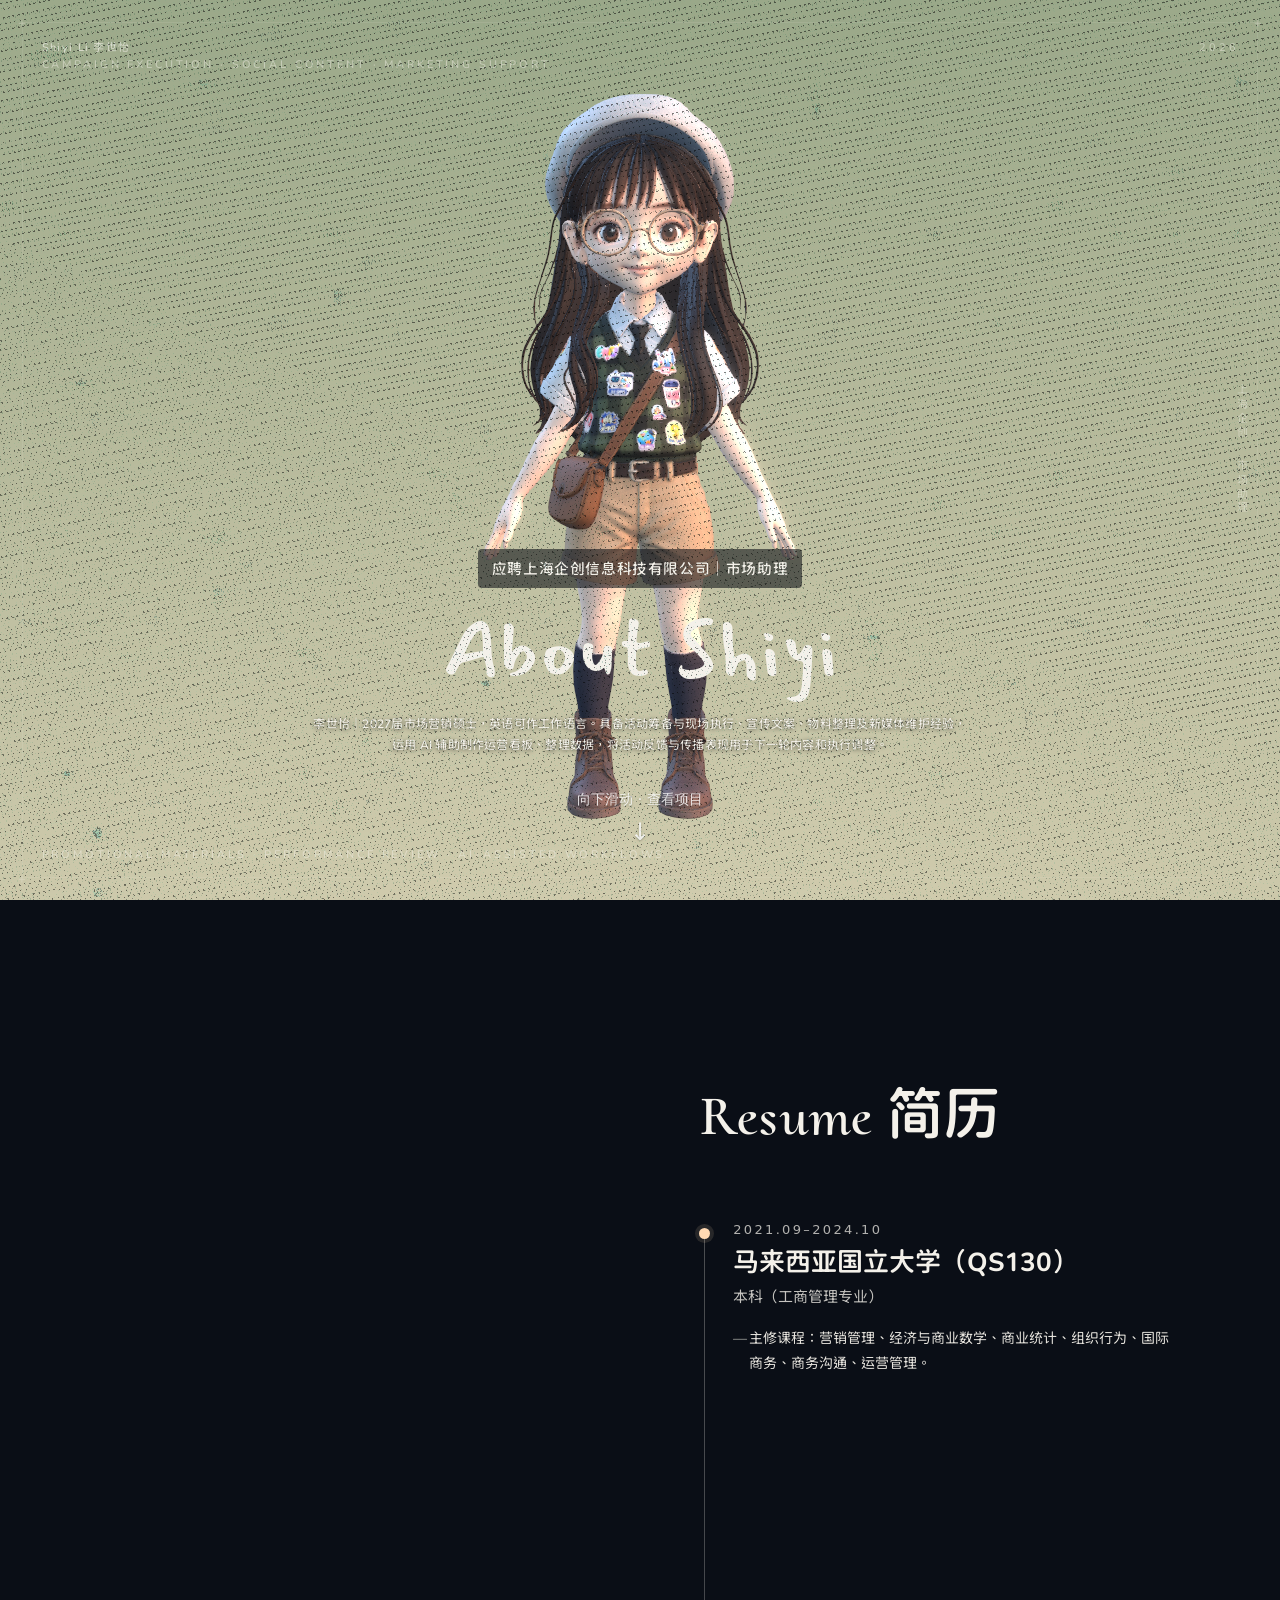
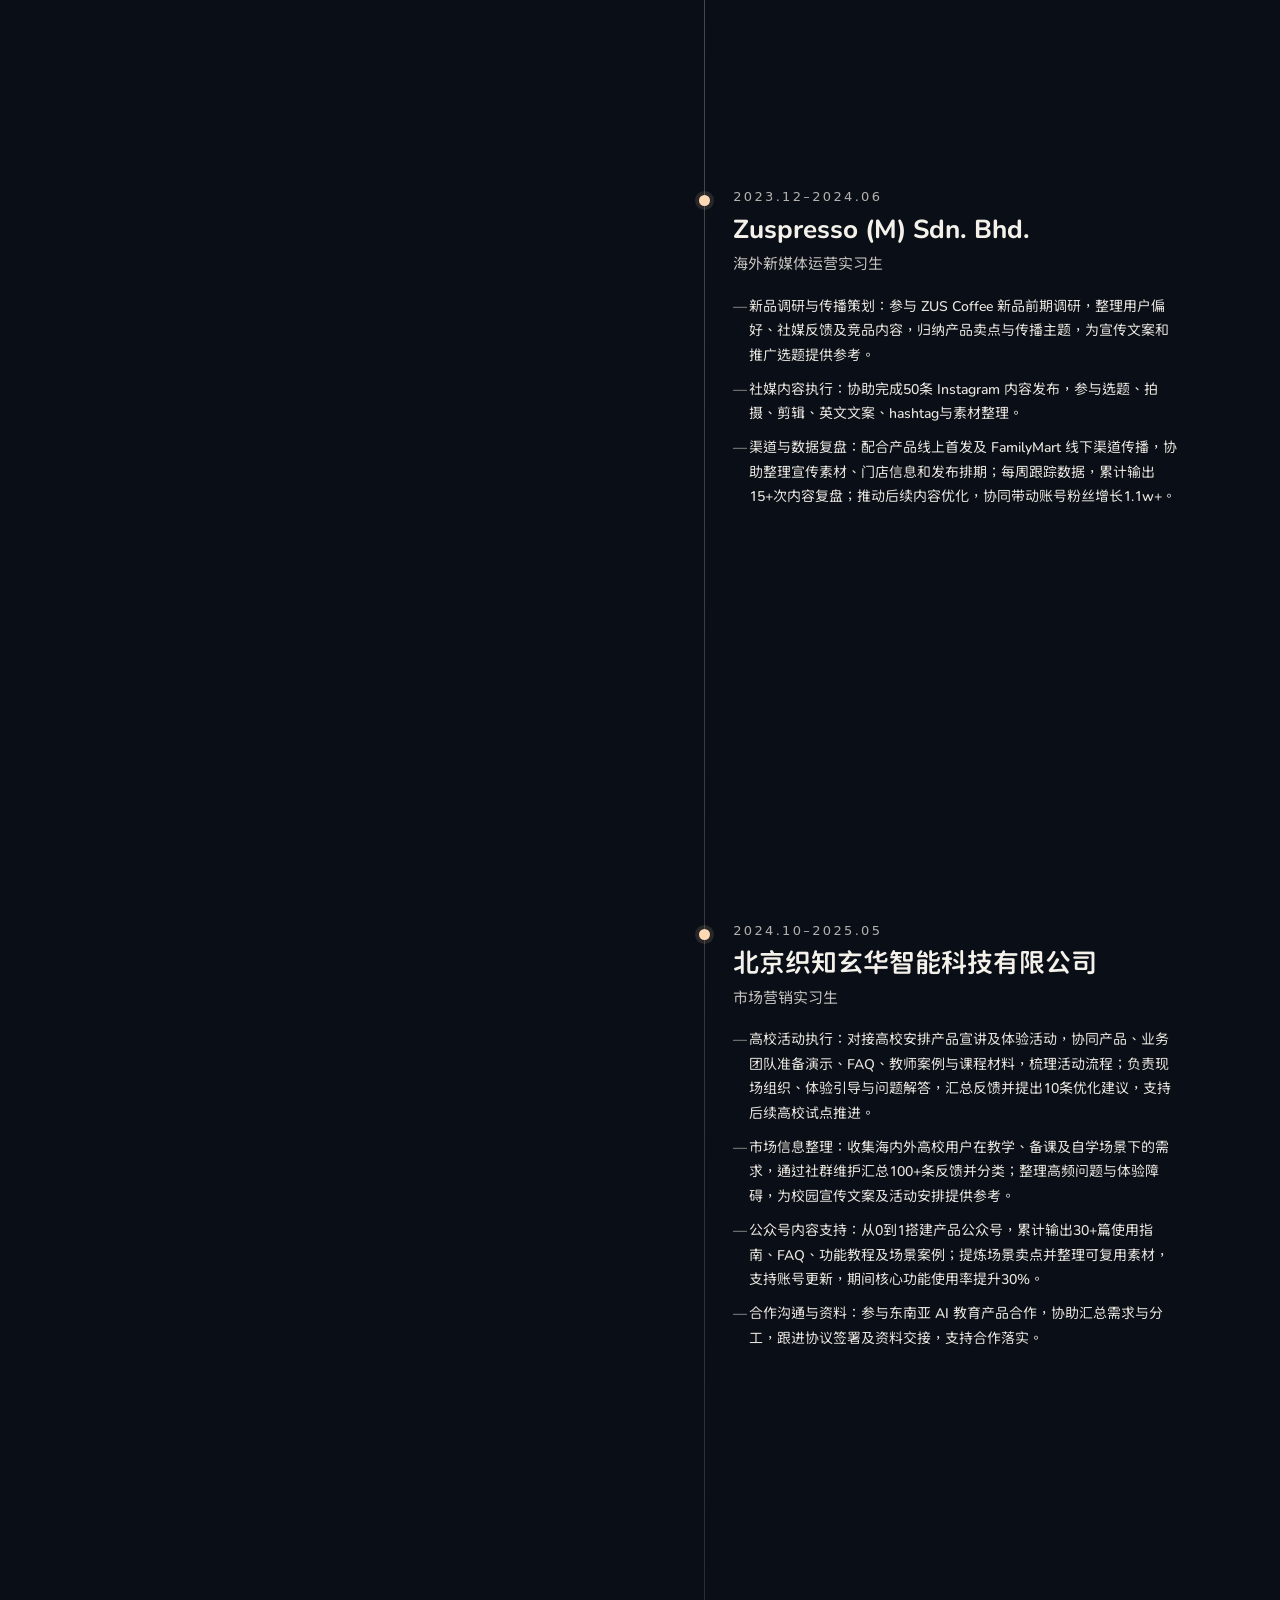
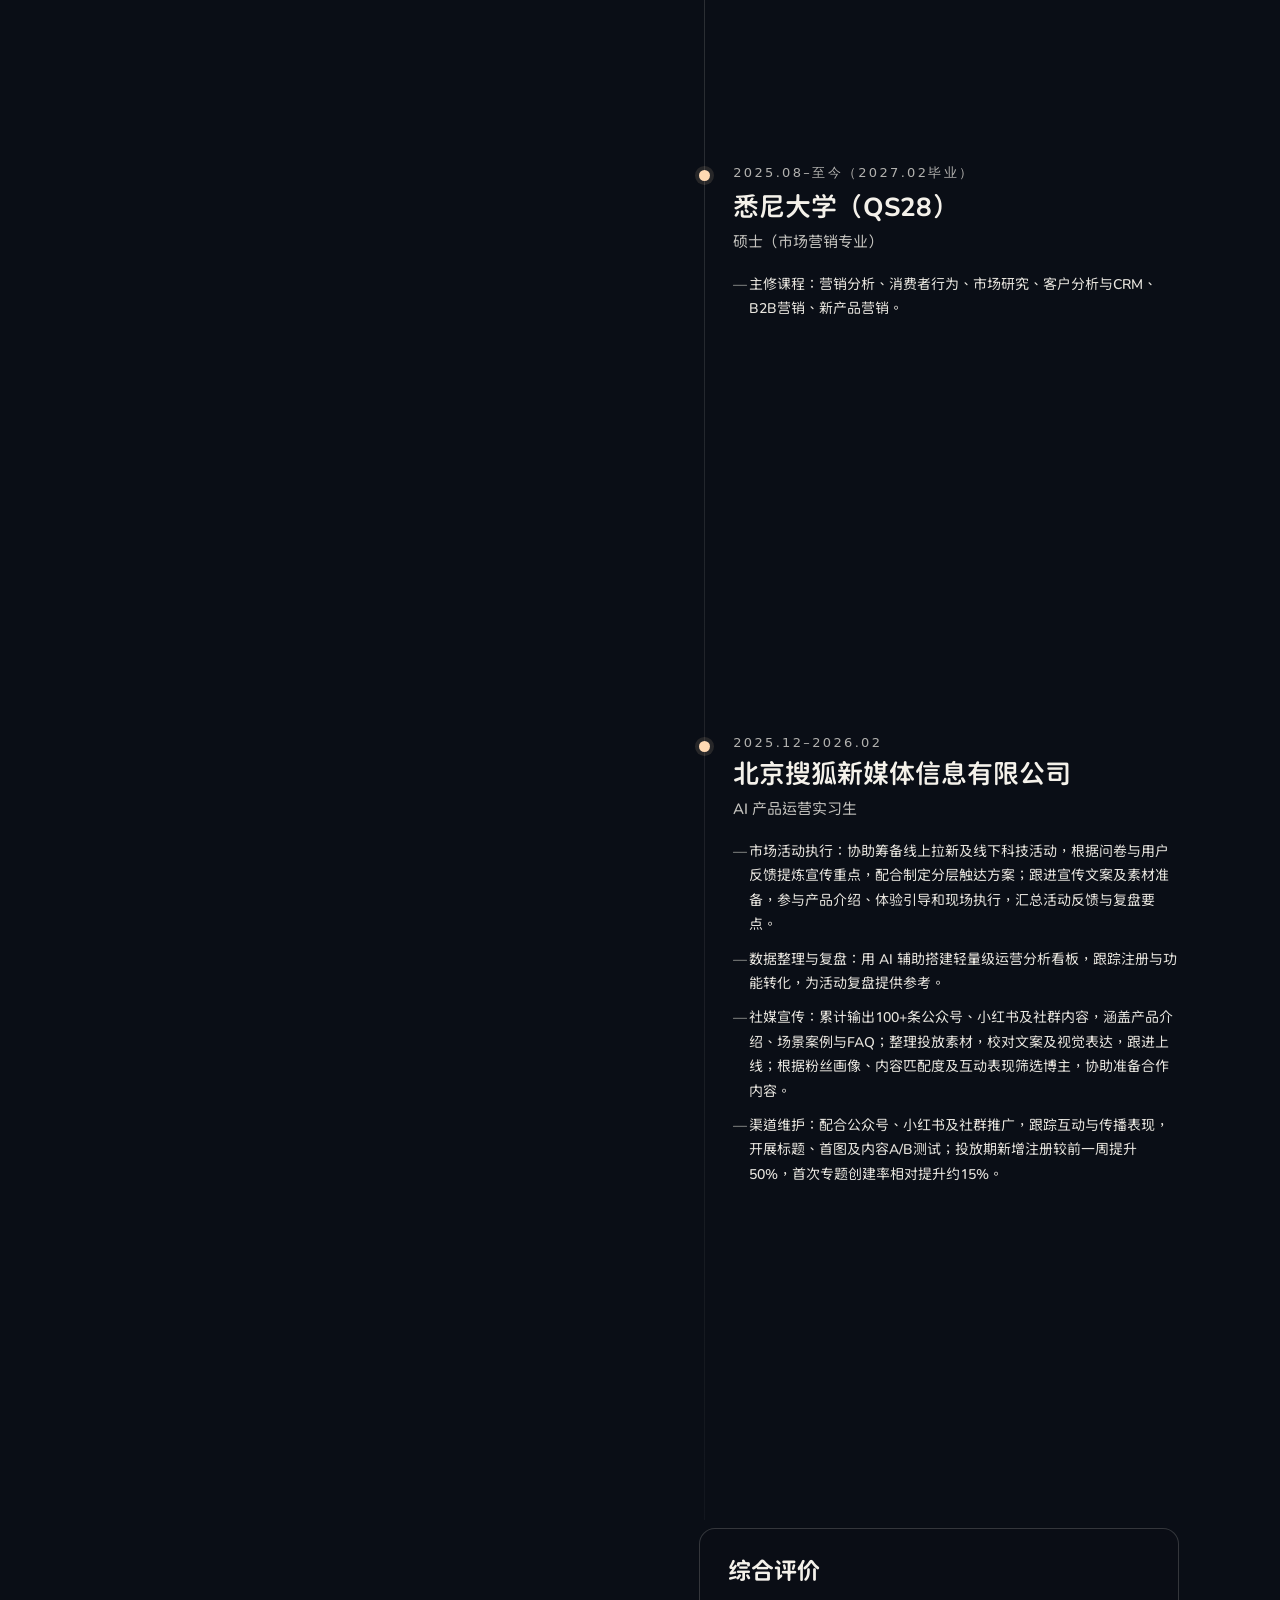
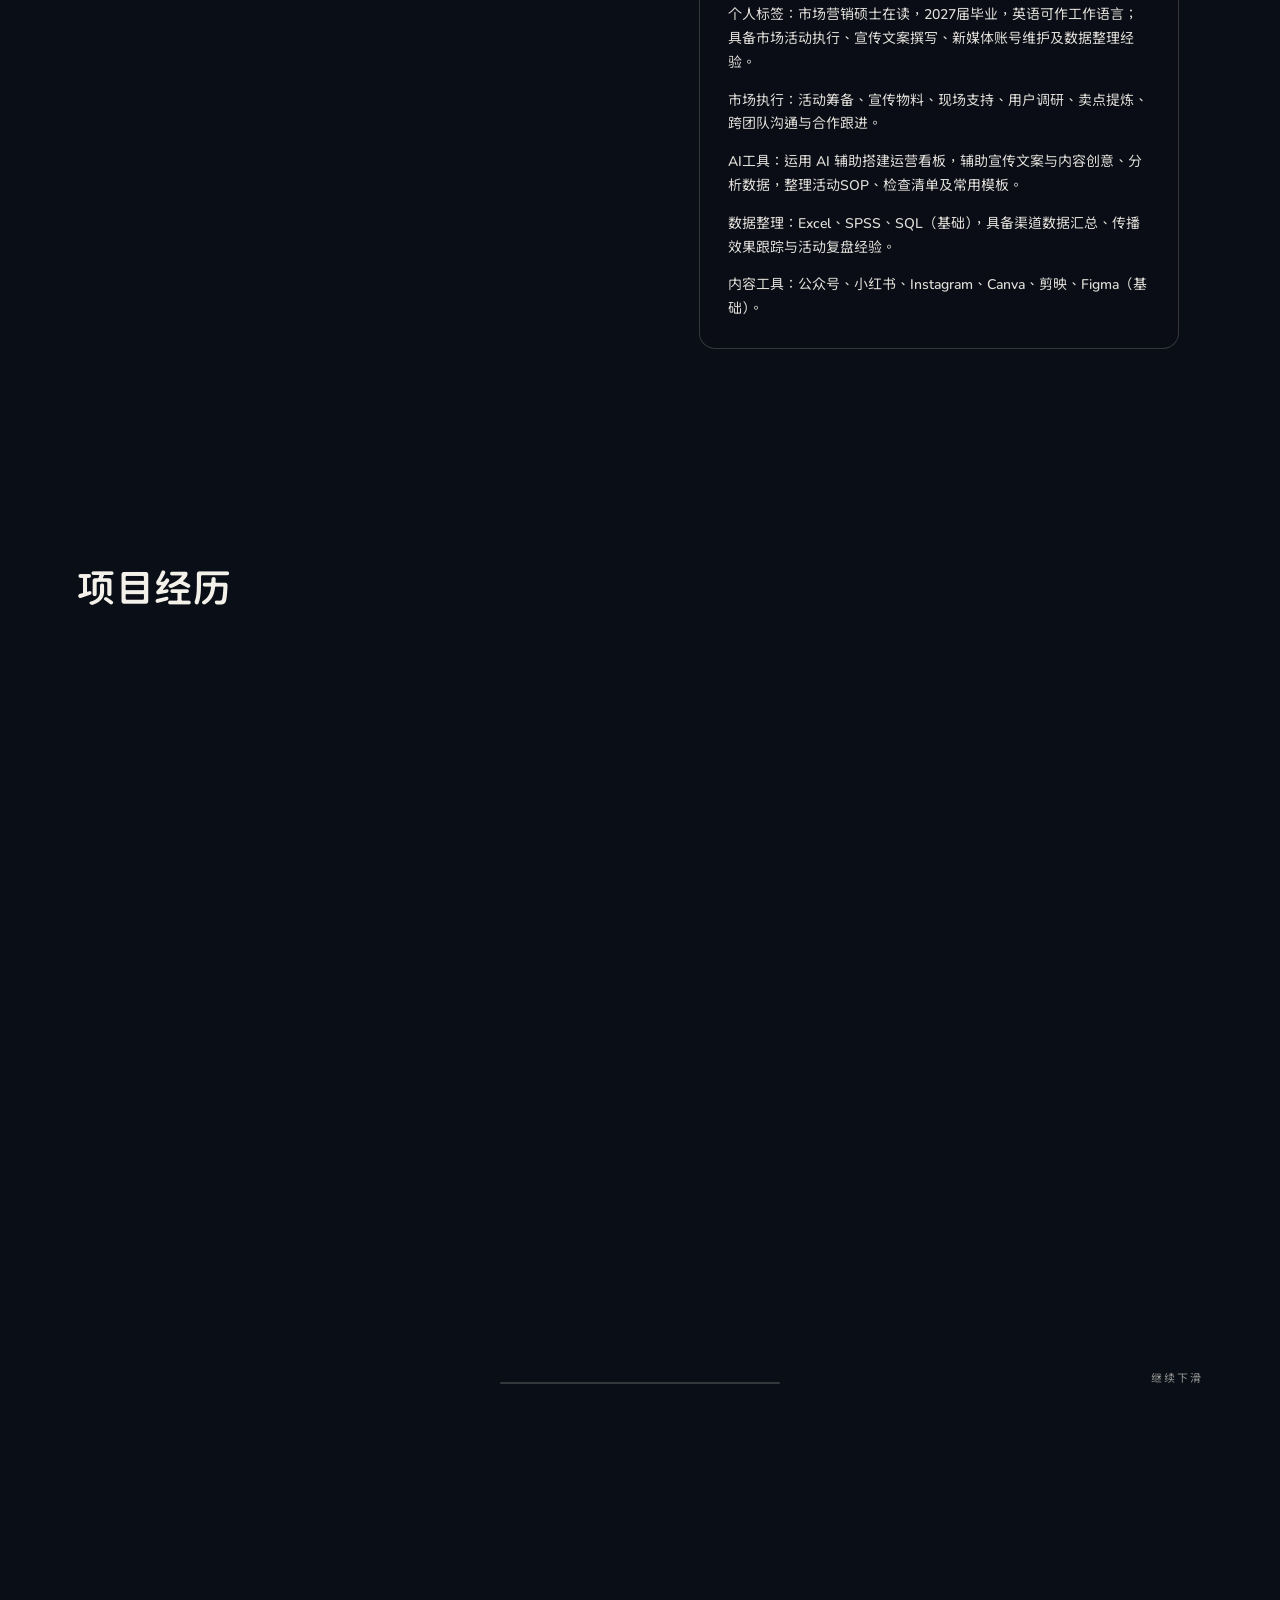
==== docs/index.html @ 7c8b1dea "Create Shanghai Qichuang marketing assistant portfolio with three resume-aligned cases" ====
<!doctype html>
<html lang="zh">
  <head>
    <meta charset="UTF-8" />
    <meta name="viewport" content="width=device-width, initial-scale=1.0, maximum-scale=1.0" />
    <meta name="description" content="李世怡应聘上海企创信息科技有限公司市场助理：活动筹备与现场执行、宣传文案与物料、新媒体维护、市场信息整理与 AI 辅助数据复盘。三个项目对应最新简历。" />
    <title>李世怡｜应聘上海企创信息科技有限公司·市场助理</title>
    <link rel="preconnect" href="https://fonts.googleapis.com" />
    <link rel="preconnect" href="https://fonts.gstatic.com" crossorigin />
    <link
      href="https://fonts.googleapis.com/css2?family=Mansalva&family=Cormorant+Upright:wght@400;500;600&family=Chiron+GoRound+TC:wght@300;400;500;700&display=swap"
      rel="stylesheet"
    />
    <script type="module" crossorigin src="./assets/index-MEMG4knw.js"></script>
    <link rel="stylesheet" crossorigin href="./assets/index-Ara7mK2c.css">
  </head>
  <body>
    <div id="root"></div>
  </body>
</html>
---- docs/assets/index-Ara7mK2c.css ----
:root{--ink: #f4f1ea;--muted: rgba(244, 241, 234, .6);--panel: rgba(12, 16, 24, .72);--line: rgba(244, 241, 234, .14);font-family:Helvetica Neue,Chiron GoRound TC,PingFang SC,Microsoft YaHei,system-ui,sans-serif}*{box-sizing:border-box;margin:0;padding:0}html{scroll-behavior:smooth;overscroll-behavior:none}html,body,#root{width:100%;min-height:100%;background:#0a0e16;color:var(--ink)}body{overflow-x:hidden;overscroll-behavior:none}canvas{display:block}.scene-bg{position:fixed;top:0;right:0;bottom:0;left:0;z-index:0;pointer-events:none}.scene-bg canvas{width:100%!important;height:100%!important}.scrim{position:fixed;top:0;right:0;bottom:0;left:0;z-index:1;pointer-events:none;background:linear-gradient(to right,#0a0e1600 20%,#0a0e16bf 58%,#0a0e16 92%)}.content{position:relative;z-index:10}.glass-rail{position:fixed;top:-2px;right:-2px;bottom:-2px;width:min(680px,52vw);z-index:3;pointer-events:none;background:#0a0e1624;backdrop-filter:blur(9px);-webkit-backdrop-filter:blur(9px);-webkit-mask:linear-gradient(to right,transparent 0%,#000 46%);mask:linear-gradient(to right,transparent 0%,#000 46%)}.hero{min-height:100vh;display:flex;flex-direction:column;justify-content:flex-end;align-items:center;padding-bottom:6vh}.hero-gradient{position:fixed;left:0;right:0;bottom:0;height:35vh;z-index:2;pointer-events:none;background:linear-gradient(to top,#09211680,#09211600)}.scroll-cue-space{margin-top:3vh;height:64px;flex:0 0 64px}.scroll-cue{position:fixed;inset:auto 0 0;z-index:101;display:flex;flex-direction:column;align-items:center;gap:8px;padding:0 20px max(6vh,env(safe-area-inset-bottom));font-family:Helvetica Neue,PingFang SC,Microsoft YaHei,system-ui,sans-serif;font-size:14px;font-weight:500;line-height:22px;letter-spacing:0;color:#ffffffd1;text-align:center;text-shadow:0 1px 2px rgba(0,0,0,.25);pointer-events:none}.scroll-cue-label{max-width:100%}.scroll-cue-arrow{width:28px;height:28px;font-size:24px;line-height:28px;color:inherit;animation:cueArrow 2.2s ease-in-out infinite}@keyframes cueArrow{0%,to{transform:translateY(0)}50%{transform:translateY(6px)}}@media (prefers-reduced-motion: reduce){.scroll-cue-arrow{animation:none}}.hero-chrome{--m: clamp(16px, 2.4vh, 30px);position:fixed;top:0;right:0;bottom:0;left:0;z-index:12;pointer-events:none;font-family:Helvetica Neue,Chiron GoRound TC,PingFang SC,system-ui,sans-serif}.hero-frame{position:absolute;inset:var(--m);border:1px solid rgba(244,241,234,.1)}.hero-mark{position:absolute;font-size:13px;line-height:1;color:#f4f1ea52}.hero-mark.tl{top:var(--m);left:var(--m);transform:translate(-50%,-50%)}.hero-mark.tr{top:var(--m);right:var(--m);transform:translate(50%,-50%)}.hero-mark.bl{bottom:var(--m);left:var(--m);transform:translate(-50%,50%)}.hero-mark.br{bottom:var(--m);right:var(--m);transform:translate(50%,50%)}.hero-meta{position:absolute;font-size:clamp(9px,.9vw,11px);letter-spacing:.26em;text-transform:uppercase;line-height:1.6;color:#f4f1ea75}.hero-meta .hm-name{display:block;text-transform:none;letter-spacing:.12em;color:#f4f1eab3}.hm-tl{top:calc(var(--m) + 16px);left:calc(var(--m) + 20px)}.hm-tr{top:calc(var(--m) + 16px);right:calc(var(--m) + 20px);text-align:right}.hm-bl{bottom:calc(var(--m) + 16px);left:calc(var(--m) + 20px)}.hm-right{top:50%;right:calc(var(--m) + 7px);writing-mode:vertical-rl;transform:translateY(-50%);letter-spacing:.3em}@media (max-width: 640px){.hm-right{display:none}}.about{text-align:center;pointer-events:none;padding:0 24px}.about-intro{animation:fadeDown 1.8s ease both}.application-target{display:inline-block;margin:0 auto 22px;padding:7px 14px;border-radius:4px;background:#080b128f;max-width:min(680px,84vw);font-family:Chiron GoRound TC,PingFang SC,Microsoft YaHei,sans-serif;font-size:clamp(12px,1.15vw,17px);font-weight:500;line-height:1.7;letter-spacing:.04em;color:var(--ink)}.about-title{font-family:Mansalva,cursive;font-weight:400;font-size:clamp(30px,7.2vw,80px);line-height:1;letter-spacing:.01em;color:var(--ink);margin-bottom:.3em}.about-body{margin:.5em auto 0;max-width:min(660px,88vw);font-family:Cormorant Upright,Chiron GoRound TC,PingFang SC,Microsoft YaHei,serif;font-weight:500;font-size:clamp(8px,1.05vw,16px);line-height:1.2;color:var(--ink)}.about-link{pointer-events:auto;color:inherit;text-decoration:none;border-bottom:1px solid rgba(244,241,234,.45);transition:color .2s ease,border-color .2s ease}.about-link:hover{color:#ffd9b3;border-bottom-color:#ffd9b3}.about[lang=zh] .about-body{font-family:Chiron GoRound TC,PingFang SC,Microsoft YaHei,sans-serif;font-weight:400;font-size:clamp(12px,.92vw,12.8px);line-height:1.7;letter-spacing:.02em;text-shadow:0 1px 4px rgba(0,0,0,.65)}.lang-toggle{position:fixed;top:16px;right:18px;z-index:110;min-width:52px;padding:7px 16px;font-family:Helvetica Neue,Chiron GoRound TC,PingFang SC,system-ui,sans-serif;font-size:12px;font-weight:500;letter-spacing:.08em;color:var(--muted);background:#0c1018c7;border:1px solid var(--line);border-radius:999px;cursor:pointer;-webkit-backdrop-filter:blur(10px);backdrop-filter:blur(10px);transition:color .2s ease,background .2s ease,border-color .2s ease}.lang-toggle:hover{color:var(--ink);background:#141a26eb;border-color:#f4f1ea4d}.resume{padding:20vh 24px}.resume-title{width:min(480px,90vw);margin:0 6vw 0 auto;text-align:left;font-family:Cormorant Upright,Chiron GoRound TC,PingFang SC,serif;font-weight:600;font-size:clamp(28px,5vw,56px);letter-spacing:.02em;color:var(--ink)}.timeline{position:relative;width:min(480px,90vw);margin:8vh 6vw 0 auto}.timeline:before{content:"";position:absolute;left:5px;top:8px;bottom:8px;width:1px;background:linear-gradient(#f4f1ea47,#f4f1ea0a)}.tl-entry{position:relative;padding-left:34px;padding-bottom:46vh}.tl-entry:last-child{padding-bottom:38vh}.tl-dot{position:absolute;left:0;top:6px;width:11px;height:11px;border-radius:50%;background:#ffd9b3;box-shadow:0 0 0 4px #ffd9b31f}.tl-period{font-family:Helvetica Neue,system-ui,sans-serif;font-size:13px;letter-spacing:.18em;color:#f4f1eab8;margin-bottom:.6em}.tl-head{display:flex;align-items:center;gap:12px}.tl-place{font-size:clamp(18px,2.4vw,26px);font-weight:600;line-height:1.25;color:var(--ink)}.tl-logo-chip{flex:none;display:inline-flex;align-items:center;justify-content:center;width:40px;height:40px;padding:5px;background:var(--ink);border-radius:9px}.tl-logo-chip img{width:100%;height:100%;object-fit:contain}.tl-role{margin-top:.35em;font-size:15px;color:#f4f1eacc}.tl-points{margin-top:1.1em;list-style:none;display:flex;flex-direction:column;gap:.6em}.tl-points li{position:relative;padding-left:1.1em;font-size:14px;line-height:1.6;color:#f4f1eaf2}.tl-points li:before{content:"—";position:absolute;left:0;color:var(--muted)}.tl-group{margin-top:1.8em}.tl-group-head{display:flex;align-items:center;gap:.6em;flex-wrap:wrap;font-size:clamp(15px,1.9vw,19px);font-weight:600;color:var(--ink)}.tl-group-logo{flex:none;width:36px;height:36px;border-radius:9px;overflow:hidden;background:#ffffff0f}.tl-group-logo img{width:100%;height:100%;object-fit:cover;display:block}.tl-group-sub{font-size:12px;font-weight:400;letter-spacing:.04em;color:var(--muted)}.tl-logos{display:flex;gap:12px;margin-top:1.4em}.tl-logo{pointer-events:auto;display:inline-flex;align-items:center;justify-content:center;width:44px;height:44px;color:#f4f1eaeb;background:#ffffff0d;border:1px solid rgba(244,241,234,.32);border-radius:50%;transition:color .2s ease,border-color .2s ease,background .2s ease,transform .2s ease}.tl-logo svg{width:20px;height:20px}.tl-logo:hover{color:var(--ink);border-color:#f4f1ea66;background:#f4f1ea0f;transform:translateY(-2px)}.zooop-logo-link{pointer-events:auto;display:inline-flex;color:var(--ink);transition:color .2s ease}.zooop-logo-link:hover{color:#ffd9b3}.zooop-logo{display:block;height:20.8px;width:auto}.resume[lang=zh] .tl-points li,.resume[lang=zh] .tl-role{line-height:1.75}.credit{position:fixed;top:22px;left:0;right:0;display:flex;justify-content:center;align-items:center;gap:12px;z-index:11;pointer-events:none;white-space:nowrap;animation:fadeDown 1.9s ease both}.credit-label{font-size:10px;font-weight:400;letter-spacing:.38em;text-transform:uppercase;color:var(--muted);margin-right:-.38em}.credit-sep{width:22px;height:1px;background:linear-gradient(90deg,transparent,var(--muted) 50%,transparent);opacity:.7}.credit-tools{font-size:11px;font-weight:400;letter-spacing:.18em;color:var(--ink);margin-right:-.18em}.intro{position:fixed;top:8vh;left:0;right:0;text-align:center;pointer-events:none;z-index:10;animation:fadeDown 1.6s ease both}.intro .kicker{font-size:clamp(11px,1.4vw,14px);letter-spacing:.42em;text-transform:uppercase;color:var(--muted);margin-bottom:.6em}.intro h1{font-size:clamp(34px,7vw,92px);font-weight:800;letter-spacing:.01em;line-height:.95;text-shadow:0 4px 40px rgba(0,0,0,.45)}.intro .sub{margin-top:1.4em;font-size:clamp(12px,1.3vw,15px);color:var(--muted);letter-spacing:.06em}.detail{position:fixed;top:0;right:0;height:100%;width:min(460px,92vw);background:var(--panel);-webkit-backdrop-filter:blur(22px) saturate(1.2);backdrop-filter:blur(22px) saturate(1.2);border-left:1px solid var(--line);z-index:20;padding:48px 36px;overflow-y:auto;transform:translate(100%);transition:transform .5s cubic-bezier(.16,1,.3,1)}.detail.open{transform:translate(0)}.detail .close{position:absolute;top:24px;right:28px;background:none;border:1px solid var(--line);color:var(--ink);width:40px;height:40px;border-radius:50%;font-size:18px;cursor:pointer;transition:background .2s}.detail .close:hover{background:#ffffff14}.detail .dot{width:10px;height:10px;border-radius:50%;display:inline-block;margin-right:10px;vertical-align:middle}.detail h2{font-size:30px;font-weight:800;margin-bottom:6px}.detail .domain-sub{color:var(--muted);font-size:13px;letter-spacing:.08em;margin-bottom:28px}.detail .works{display:flex;flex-direction:column;gap:12px}.work{border:1px solid var(--line);border-radius:14px;padding:16px 18px;transition:border-color .2s,transform .2s,background .2s;cursor:default}.work:hover{background:#ffffff0a;transform:translate(-4px)}.work .work-top{display:flex;justify-content:space-between;align-items:baseline;gap:12px}.work .name{font-size:16px;font-weight:600}.work .tag{font-size:10px;letter-spacing:.1em;text-transform:uppercase;color:var(--muted);border:1px solid var(--line);border-radius:999px;padding:3px 9px;white-space:nowrap}.work .desc{margin-top:8px;font-size:13px;line-height:1.55;color:var(--muted)}.detail .awards{margin-top:26px;padding-top:22px;border-top:1px solid var(--line)}.detail .awards .label{font-size:11px;letter-spacing:.2em;text-transform:uppercase;color:var(--muted);margin-bottom:12px}.detail .awards .chips{display:flex;flex-wrap:wrap;gap:8px}.detail .awards .chip{font-size:12px;padding:5px 12px;border-radius:999px;border:1px solid currentColor;opacity:.9}.hint{position:fixed;bottom:28px;left:0;right:0;text-align:center;font-size:12px;letter-spacing:.14em;color:var(--muted);z-index:10;pointer-events:none;animation:fadePulse 3.5s ease-in-out infinite}.loader{position:fixed;top:0;right:0;bottom:0;left:0;display:grid;place-items:center;background:#0a0e16;color:var(--muted);font-size:13px;letter-spacing:.3em;z-index:50}@keyframes fadeDown{0%{opacity:0;transform:translateY(-16px)}to{opacity:1;transform:translateY(0)}}@keyframes fadePulse{0%,to{opacity:.4}50%{opacity:.85}}.works{position:relative;z-index:10;--wk-card-w: min(880px, 78vw)}.stage-fog{position:fixed;top:0;right:0;bottom:0;left:0;z-index:4;pointer-events:none}.wk-gallery{position:relative}.wk-gallery-sticky{position:sticky;top:0;height:100vh;overflow:hidden;display:flex;align-items:center}.wk-track{display:flex;align-items:stretch;height:100%;padding-left:100vw;padding-right:0;will-change:transform}.wk-card{flex:none;display:flex;flex-direction:column;justify-content:flex-start;gap:clamp(26px,5vh,56px);width:var(--wk-card-w);height:100%;padding:clamp(56px,11vh,132px) clamp(40px,5vw,76px) clamp(40px,7vh,80px);border:none;border-left:1px solid var(--line);background:#0d1119a8;color:var(--ink);text-align:left}.wk-card:last-child{border-right:1px solid var(--line)}.wk-card-cover{position:relative;flex:none;align-self:flex-end;width:clamp(160px,22vw,240px);margin-right:clamp(12px,6%,80px);aspect-ratio:3 / 2;border-radius:12px;overflow:hidden;border:1px solid var(--line);background:#1d2124}.wk-card-cover img{width:100%;height:100%;object-fit:cover;display:block}.wk-card-cover-ph{position:absolute;top:0;right:0;bottom:0;left:0;display:grid;place-items:center;background:radial-gradient(120% 120% at 30% 25%,#30373c80,#1d2124fa)}.wk-card-cover-no{font-family:Cormorant Upright,Chiron GoRound TC,PingFang SC,serif;font-size:clamp(40px,7vw,88px);font-weight:600;line-height:1;color:#f4f1ea29}.wk-card-head{flex:none}.wk-card-no{display:block;font-family:Helvetica Neue,system-ui,sans-serif;font-size:clamp(11px,1.2vw,13px);letter-spacing:.3em;color:#f4f1ea66;font-variant-numeric:tabular-nums;margin-bottom:1.1em}.wk-card-title{font-size:clamp(24px,3.4vw,44px);font-weight:600;line-height:1.06;letter-spacing:.01em;color:var(--ink)}.wk-card-tagline{display:block;margin-top:.7em;font-size:clamp(12px,1.2vw,14px);letter-spacing:.06em;color:var(--muted)}.wk-card-body{flex:none}.wk-gallery-title{position:absolute;top:clamp(16px,4vh,40px);left:clamp(24px,6vw,80px);z-index:2;font-family:Cormorant Upright,Chiron GoRound TC,PingFang SC,serif;font-weight:600;font-size:clamp(22px,3vw,38px);letter-spacing:.02em;color:var(--ink);pointer-events:none}.wk-progress{position:absolute;bottom:clamp(22px,5vh,50px);left:50%;transform:translate(-50%);width:min(280px,40vw);height:2px;border-radius:2px;background:#f4f1ea2e;overflow:hidden;z-index:2;pointer-events:none}.wk-progress-fill{width:100%;height:100%;border-radius:2px;background:#ffd9b3;transform-origin:left center}.wk-hint{position:absolute;bottom:clamp(20px,5vh,48px);right:clamp(24px,6vw,80px);z-index:2;font-size:11px;letter-spacing:.18em;text-transform:uppercase;color:var(--muted);pointer-events:none}.wk-list{list-style:none;margin:0}.wk-line{border-top:1px solid rgba(244,241,234,.09);border-bottom:1px solid rgba(244,241,234,.09)}.wk-proof-list{display:grid;grid-template-columns:repeat(2,minmax(0,1fr));gap:0;list-style:none;margin:0;padding:0 0 clamp(10px,2vh,22px)}.wk-proof-list li{display:grid;grid-template-columns:28px 1fr;gap:10px;min-height:72px;padding:14px 16px 14px 0;border-top:1px solid rgba(244,241,234,.07)}.wk-proof-list li:nth-child(odd){padding-right:22px}.wk-proof-list li:nth-child(2n){padding-left:18px;border-left:1px solid rgba(244,241,234,.07)}.wk-proof-list span{font-family:Helvetica Neue,system-ui,sans-serif;font-size:10px;letter-spacing:.12em;color:#ffd9b3}.wk-proof-list p{margin:0;font-size:clamp(10.5px,1vw,12.5px);line-height:1.65;color:#f4f1ea9e}.wk-line-btn{text-decoration:none;position:relative;display:flex;align-items:center;justify-content:space-between;gap:clamp(16px,4vw,64px);width:100%;padding:clamp(14px,2.2vh,26px) 0;border:none;background:none;color:inherit;text-align:left;font-family:inherit;cursor:pointer;transition:padding-left .3s cubic-bezier(.16,1,.3,1),background .25s ease}.wk-line-btn:after{content:"";position:absolute;left:0;right:0;bottom:-1px;height:1px;background:#ffd9b3;transform:scaleX(0);transform-origin:left center;transition:transform .35s cubic-bezier(.16,1,.3,1)}.wk-line-btn:hover,.wk-line-btn:focus-visible{padding-left:10px;background:#f4f1ea06;outline:none}.wk-line-btn:hover:after,.wk-line-btn:focus-visible:after{transform:scaleX(1)}.wk-line-primary{min-width:0;display:flex;flex-direction:column;gap:7px}.wk-line-name{font-size:clamp(13px,1.35vw,16px);font-weight:400;line-height:1.35;letter-spacing:.01em;color:#f4f1eae6;transition:color .2s ease}.wk-line-btn:hover .wk-line-name,.wk-line-btn:focus-visible .wk-line-name{color:#ffd9b3}.wk-line-action{flex:none;display:inline-flex;align-items:center;gap:9px;color:#ffd9b3;font-size:clamp(11px,1.05vw,13px);font-weight:500;letter-spacing:.03em;white-space:nowrap}.wk-line-action-arrow{display:inline-block;font-size:15px;transition:transform .3s cubic-bezier(.16,1,.3,1)}.wk-line-btn:hover .wk-line-action-arrow,.wk-line-btn:focus-visible .wk-line-action-arrow{transform:translate(3px,-3px)}.wk-line-meta{flex:none;display:flex;flex-wrap:wrap;justify-content:flex-end;align-items:baseline;gap:0 .6em;text-align:right;max-width:46%}.wk-line-num{font-size:clamp(11px,1.15vw,13px);font-weight:500;letter-spacing:.04em;color:#ffd9b3;white-space:nowrap}.wk-line-tag{font-size:clamp(10px,1vw,12px);letter-spacing:.03em;color:#f4f1ea80;white-space:nowrap}.wk-line-tag:before{content:"·";margin-right:.6em;color:#f4f1ea4d}.wk-sub{margin-top:clamp(28px,4vh,44px)}.wk-sub:first-of-type{margin-top:0}.wk-sub-head{font-size:12px;letter-spacing:.2em;text-transform:uppercase;color:var(--muted);margin-bottom:6px}.wk-foot{margin-top:clamp(32px,5vh,56px);padding-top:clamp(20px,3vh,30px);border-top:1px solid var(--line);display:flex;flex-direction:column;gap:10px}.wk-foot-line{font-size:clamp(12px,1.2vw,14px);line-height:1.7;color:var(--muted)}.wk-foot-label{display:inline-block;min-width:3.2em;margin-right:1.2em;letter-spacing:.16em;text-transform:uppercase;font-size:11px;color:#f4f1ea66}.wk-foot-val.accent{color:#ffd9b3;letter-spacing:.04em}.works[lang=zh] .wk-line-name{line-height:1.5}.wk-detail-backdrop{position:fixed;top:0;right:0;bottom:0;left:0;z-index:65;background:#04060a99;backdrop-filter:blur(6px);-webkit-backdrop-filter:blur(6px)}.wk-detail{position:fixed;inset:clamp(16px,5vh,56px) clamp(16px,6vw,120px);z-index:70;display:flex;flex-direction:column;background:#1d2124fa;border:1px solid var(--line);border-radius:20px;overflow:hidden;box-shadow:0 50px 140px #0009}.wk-detail-toolbar{display:flex;flex:0 0 auto;justify-content:flex-end;padding:10px 16px;border-bottom:1px solid var(--line)}.wk-detail-scroll{flex:1 1 auto;min-height:0;overflow-y:auto;overscroll-behavior-y:contain;-webkit-overflow-scrolling:touch;scrollbar-width:thin;scrollbar-color:rgba(244,241,234,.16) transparent}.wk-detail-scroll::-webkit-scrollbar{width:8px}.wk-detail-scroll::-webkit-scrollbar-track{background:transparent}.wk-detail-scroll::-webkit-scrollbar-thumb{background:#f4f1ea24;border-radius:999px;border:2px solid transparent;background-clip:padding-box}.wk-detail-scroll::-webkit-scrollbar-thumb:hover{background:#f4f1ea47;background-clip:padding-box}.wk-detail-close{display:grid;place-items:center;flex:0 0 44px;width:44px;height:44px;padding:0;border-radius:50%;border:1px solid var(--line);background:#0a0d148c;backdrop-filter:blur(8px);-webkit-backdrop-filter:blur(8px);color:var(--ink);font-size:15px;cursor:pointer;transition:background .2s ease,border-color .2s ease,transform .2s ease}.wk-detail-close:focus-visible{outline:2px solid #ffd9b3;outline-offset:3px}.wk-detail-close:hover{background:#141a26cc;border-color:#f4f1ea4d;transform:rotate(90deg)}.wk-detail-banner{position:relative;height:clamp(180px,42vh,460px);background:#1d2124}.wk-detail-banner img{width:100%;height:100%;object-fit:cover;display:block}.wk-detail-banner.is-ph{display:grid;place-items:center;padding:6vh 8vw;background:radial-gradient(120% 120% at 30% 20%,#30373c80,#1d2124fa)}.wk-detail-ph-text{font-family:Cormorant Upright,Chiron GoRound TC,PingFang SC,serif;font-size:clamp(28px,5vw,72px);font-weight:600;line-height:1.1;text-align:center;color:#f4f1ea29;letter-spacing:.02em}.wk-detail-article{max-width:760px;margin:0 auto;padding:clamp(28px,5vh,56px) clamp(24px,5vw,56px) clamp(40px,8vh,88px)}.wk-detail-head{padding-bottom:clamp(20px,3vh,30px);margin-bottom:clamp(24px,4vh,40px);border-bottom:1px solid var(--line)}.wk-detail-title{font-size:clamp(24px,3.4vw,42px);font-weight:600;line-height:1.08;color:var(--ink)}.wk-detail-sub{margin-top:.7em;font-size:clamp(12px,1.2vw,14px);letter-spacing:.08em;color:var(--muted)}.wk-detail-tags{display:flex;flex-wrap:wrap;gap:8px;margin-top:1.1em}.wk-badge{font-size:clamp(11px,1.1vw,12px);letter-spacing:.04em;line-height:1;padding:6px 12px;border-radius:999px;color:#f4f1eac7;background:#f4f1ea0d;border:1px solid var(--line)}.wk-detail-desc{font-size:clamp(14px,1.4vw,16px);line-height:1.8;color:#f4f1eacc}.wk-md{font-size:clamp(14px,1.4vw,16px);line-height:1.8;color:#f4f1ead1}.wk-md>:first-child{margin-top:0}.wk-md h2{margin:1.8em 0 .7em;font-size:clamp(18px,2.2vw,24px);font-weight:600;color:var(--ink)}.wk-md h3{margin:1.5em 0 .6em;font-size:clamp(16px,1.9vw,20px);font-weight:600;color:var(--ink)}.wk-md p{margin:0 0 1.1em}.wk-md a{color:#ffd9b3;text-decoration:none;border-bottom:1px solid rgba(255,217,179,.4)}.wk-md a:hover{border-bottom-color:#ffd9b3}.wk-md ul,.wk-md ol{margin:0 0 1.1em;padding-left:1.3em}.wk-md li{margin:.4em 0}.wk-md img,.wk-md video{display:block;width:100%;height:auto;margin:1.6em 0;border-radius:12px;border:1px solid var(--line)}.wk-md blockquote{margin:1.4em 0;padding:.2em 0 .2em 1.1em;border-left:2px solid rgba(255,217,179,.5);color:var(--muted)}.wk-md hr{margin:2em 0;border:none;border-top:1px solid var(--line)}.wk-md code{font-family:ui-monospace,SFMono-Regular,Menlo,monospace;font-size:.9em;padding:.15em .4em;border-radius:5px;background:#ffffff0f}.wk-md .partnership-disclosure,.wk-md .education-disclosure,.wk-md .zus-disclosure{margin:24px 0;padding:22px 24px;border-left:5px solid #b77500;background:#ffe083;color:#362807;font-size:14px;line-height:1.8}.wk-md .partnership-disclosure strong,.wk-md .education-disclosure strong,.wk-md .zus-disclosure strong{display:block;margin-bottom:8px;color:#362807;font-size:18px}.wk-md .partnership-disclosure p,.wk-md .education-disclosure p,.wk-md .zus-disclosure p{margin:0}.wk-md .partnership-disclosure p+p,.wk-md .education-disclosure p+p,.wk-md .zus-disclosure p+p{margin-top:6px;font-size:12px}.wk-detail-link{display:inline-flex;align-items:center;gap:.6em;margin-top:clamp(28px,4vh,44px);padding:12px 22px;border:1px solid rgba(255,217,179,.5);border-radius:999px;font-size:13px;letter-spacing:.06em;color:#ffd9b3;text-decoration:none;white-space:nowrap;transition:background .2s ease,gap .2s ease}.wk-detail-link:hover{background:#ffd9b31a;gap:.9em}.wk-detail-ph-img{display:grid;place-items:center;width:100%;aspect-ratio:16 / 9;margin:1.6em 0;border-radius:12px;border:1px dashed var(--line);background:repeating-linear-gradient(45deg,#f4f1ea08,#f4f1ea08 10px,#f4f1ea0d 10px,#f4f1ea0d 20px)}.wk-detail-ph-img-label{font-size:clamp(12px,1.2vw,14px);letter-spacing:.14em;text-transform:uppercase;color:#f4f1ea52}.wk-detail-link.is-ph{color:#f4f1ea66;border-color:var(--line);border-style:dashed;cursor:default}.wk-detail-link.is-ph:hover{background:none;gap:.6em}.loading-screen{position:fixed;top:0;right:0;bottom:0;left:0;z-index:9999;display:flex;align-items:center;justify-content:center;background:#000;opacity:1;transition:opacity .6s ease}.loading-screen.is-hidden{opacity:0;pointer-events:none}.loading-ring{width:clamp(56px,8vw,80px);height:clamp(56px,8vw,80px);animation:lrSpin 2.4s linear infinite}.loading-ring svg{width:100%;height:100%;overflow:visible}.lr-track{fill:none;stroke:#f4f1ea1f;stroke-width:3}.lr-arc{fill:none;stroke:#6f906f;stroke-width:3;stroke-linecap:round;transform:rotate(-90deg);transform-origin:50% 50%;transition:stroke-dashoffset .35s ease;filter:drop-shadow(0 0 6px rgba(111,144,111,.55))}@keyframes lrSpin{to{transform:rotate(360deg)}}@media (max-width: 640px){.tl-body{background:#0a0d1466;border-radius:16px;padding:20px 22px}.resume-title{text-shadow:0 0 1px rgba(0,0,0,.9),0 1px 2px rgba(0,0,0,.6)}.glass-rail{display:none}.wk-gallery{height:auto!important}.wk-gallery-sticky{position:static;height:auto;overflow:visible;display:block}.wk-track{flex-direction:column;height:auto;padding-left:0;transform:none!important}.wk-card{width:100%;height:auto;border-left:none;border-top:1px solid var(--line)}.wk-card:last-child{border-right:none}.wk-progress,.wk-hint{display:none}.wk-gallery-title{position:static;padding:clamp(16px,4vh,40px) clamp(24px,6vw,80px) clamp(20px,5vh,48px);font-size:clamp(28px,8vw,36px)}.wk-line-btn{flex-direction:column;align-items:flex-start;gap:14px}.wk-line-action{width:100%;justify-content:space-between;padding-top:4px}.wk-proof-list{grid-template-columns:1fr}.wk-proof-list li,.wk-proof-list li:nth-child(odd),.wk-proof-list li:nth-child(2n){min-height:0;padding:14px 0;border-left:0}.wk-line-meta{max-width:100%;justify-content:flex-start;text-align:left}.wk-card-title{font-size:clamp(27px,7.4vw,36px)}.wk-line-name{font-size:15.5px}.wk-line-num{font-size:12.5px;line-height:1.45;white-space:normal}.wk-line-tag{font-size:11.5px}}.resume-skills{width:min(480px,90vw);margin:0 6vw 0 auto;padding:28px;border:1px solid rgba(244,241,234,.18);border-radius:16px;background:#0a0e16b3}.resume-skills h3{font-size:23px;margin:0 0 18px;color:var(--ink)}.resume-skills ul{list-style:none;padding:0;display:grid;gap:14px}.resume-skills li{font-size:14px;line-height:1.7;color:#f4f1eaeb}@media (max-width: 640px){.resume-skills{width:100%;margin:0 auto;padding:22px 20px}}.wk-card-cover:focus-visible{outline:2px solid #ffd9b3;outline-offset:4px}.wk-card-cover:hover{border-color:#ffd9b3}
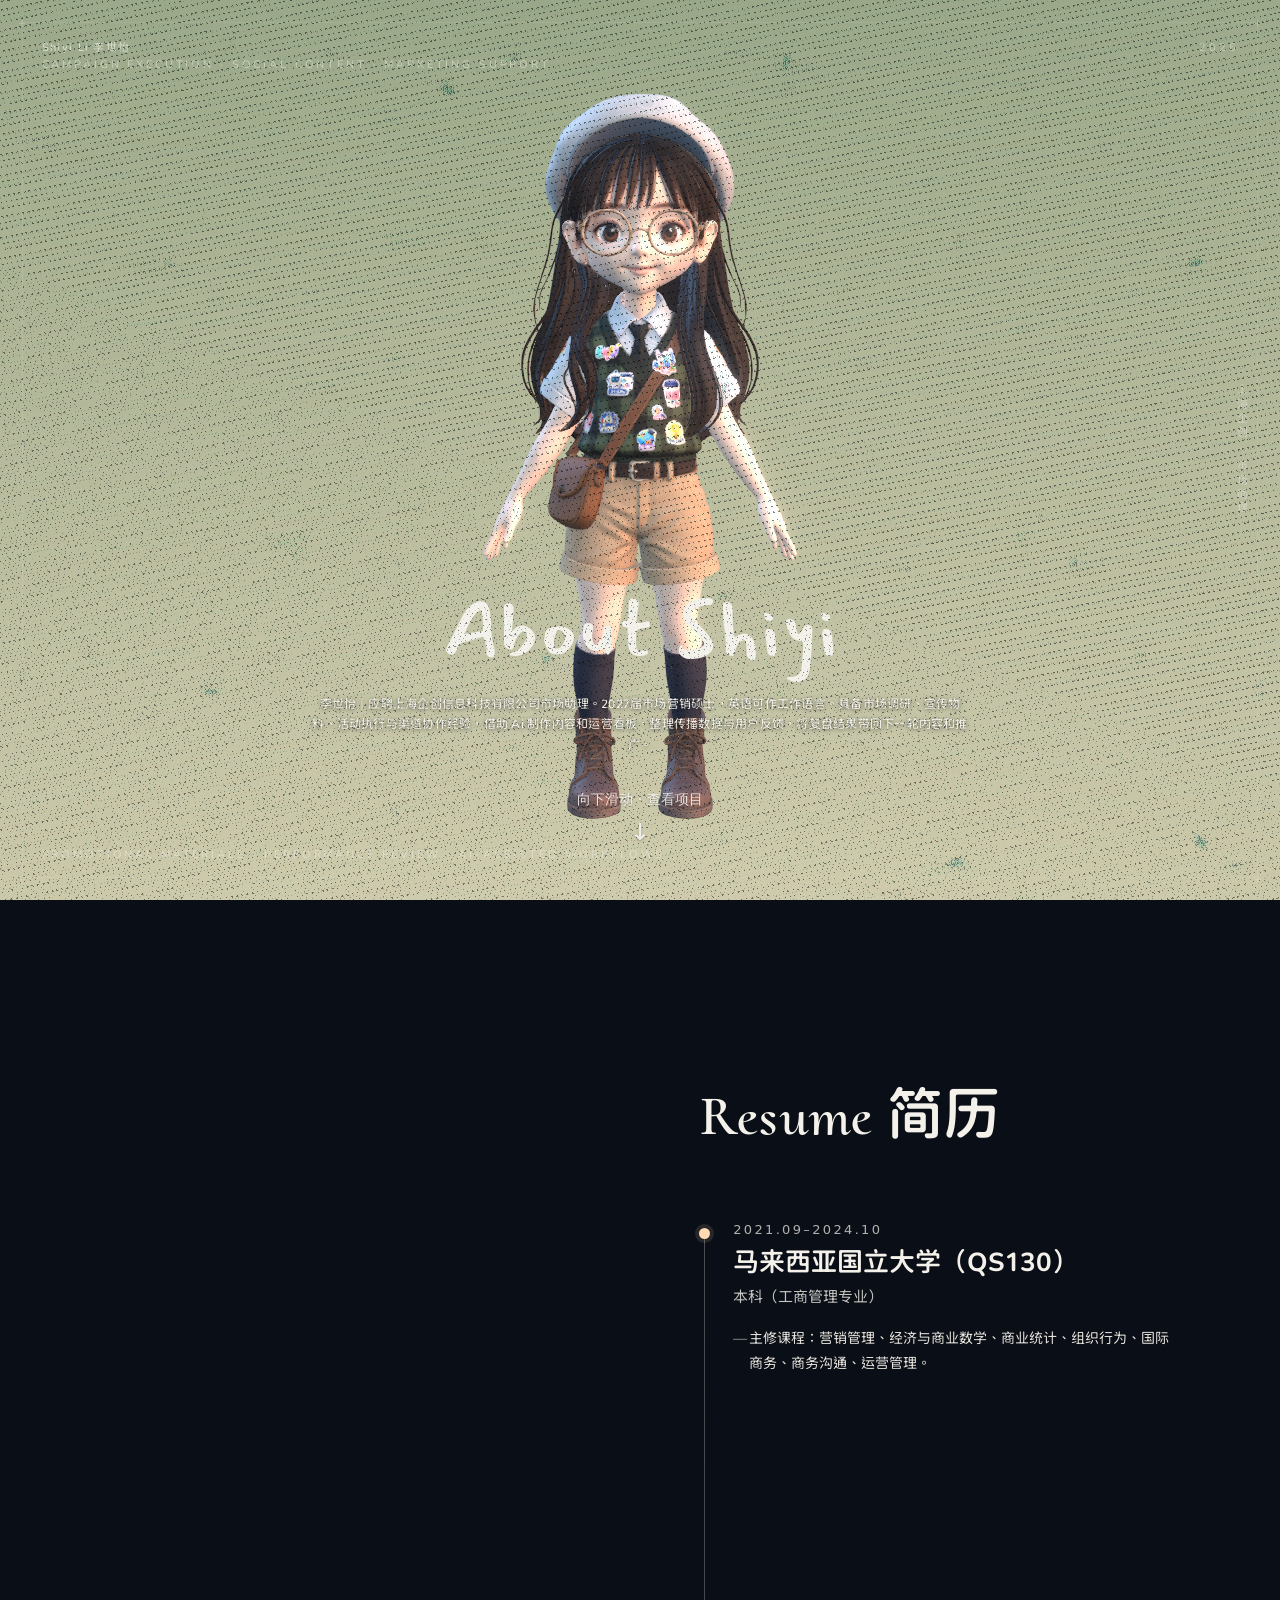
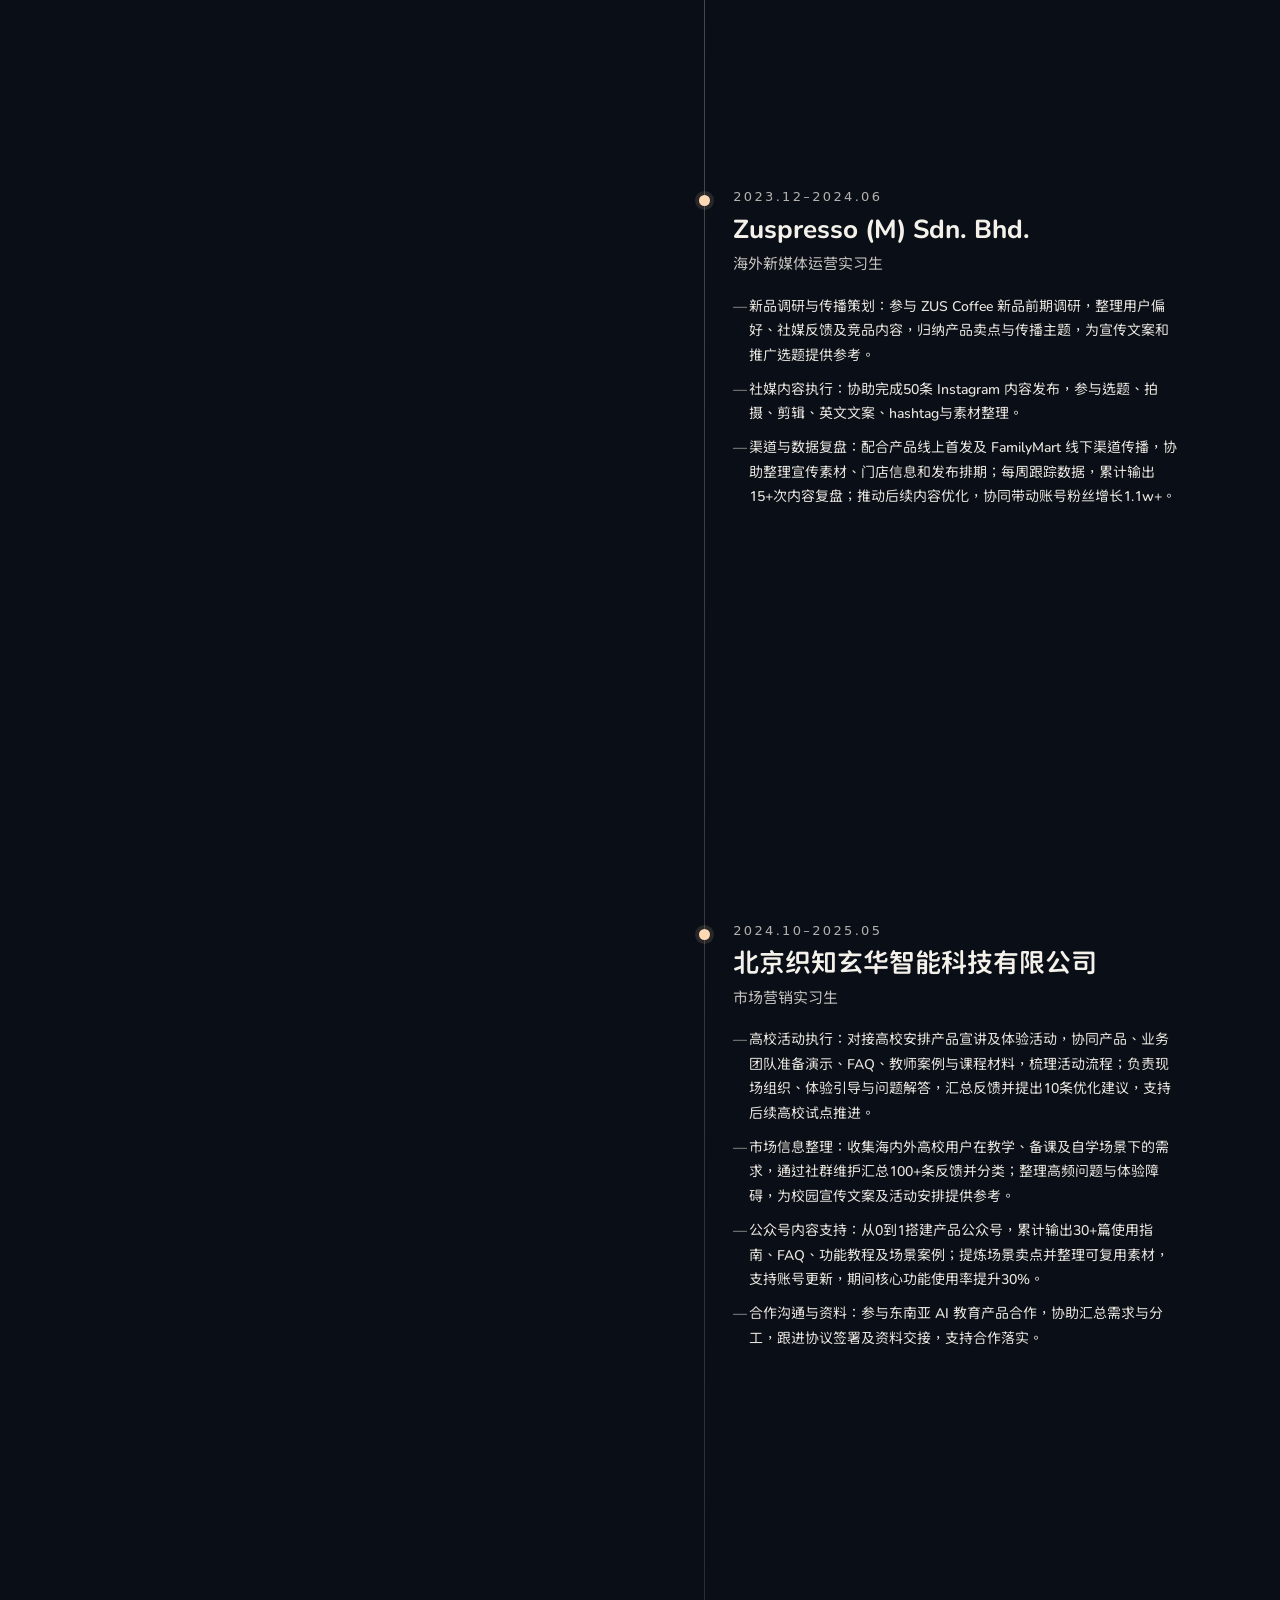
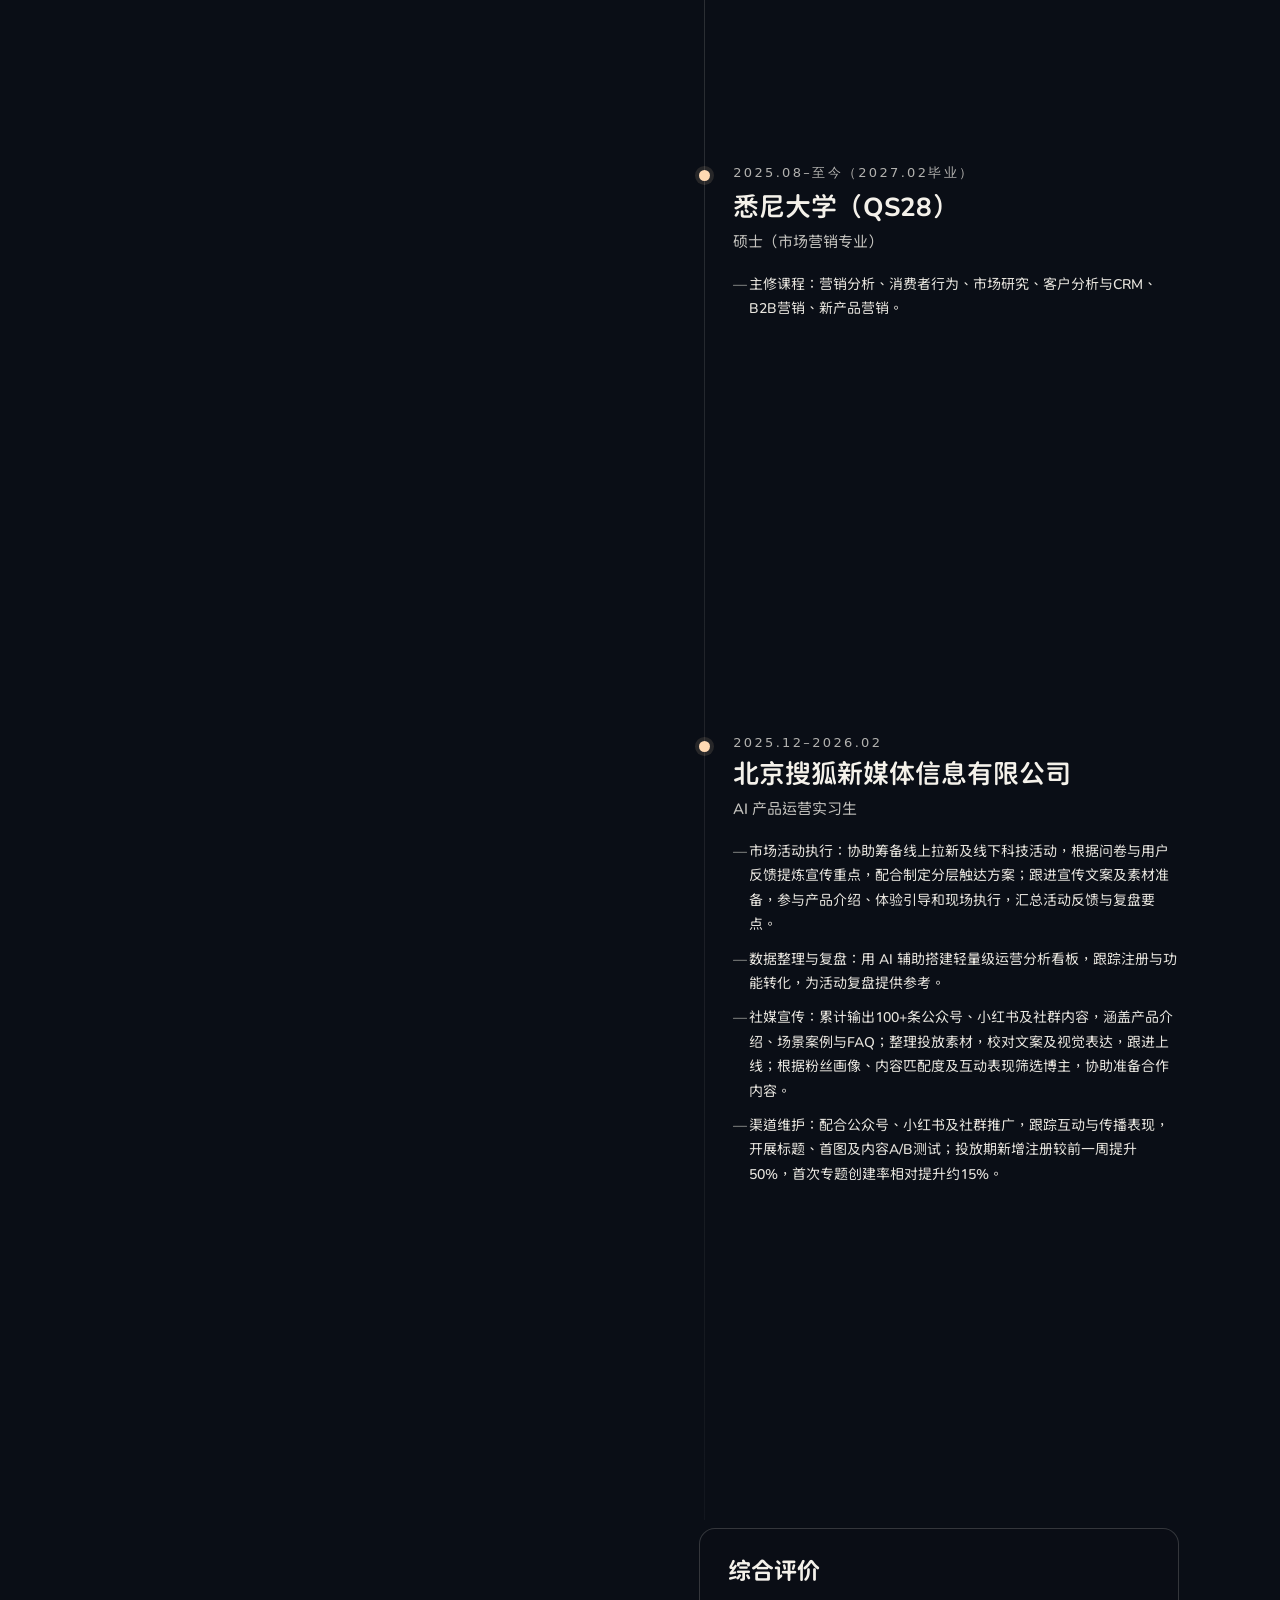
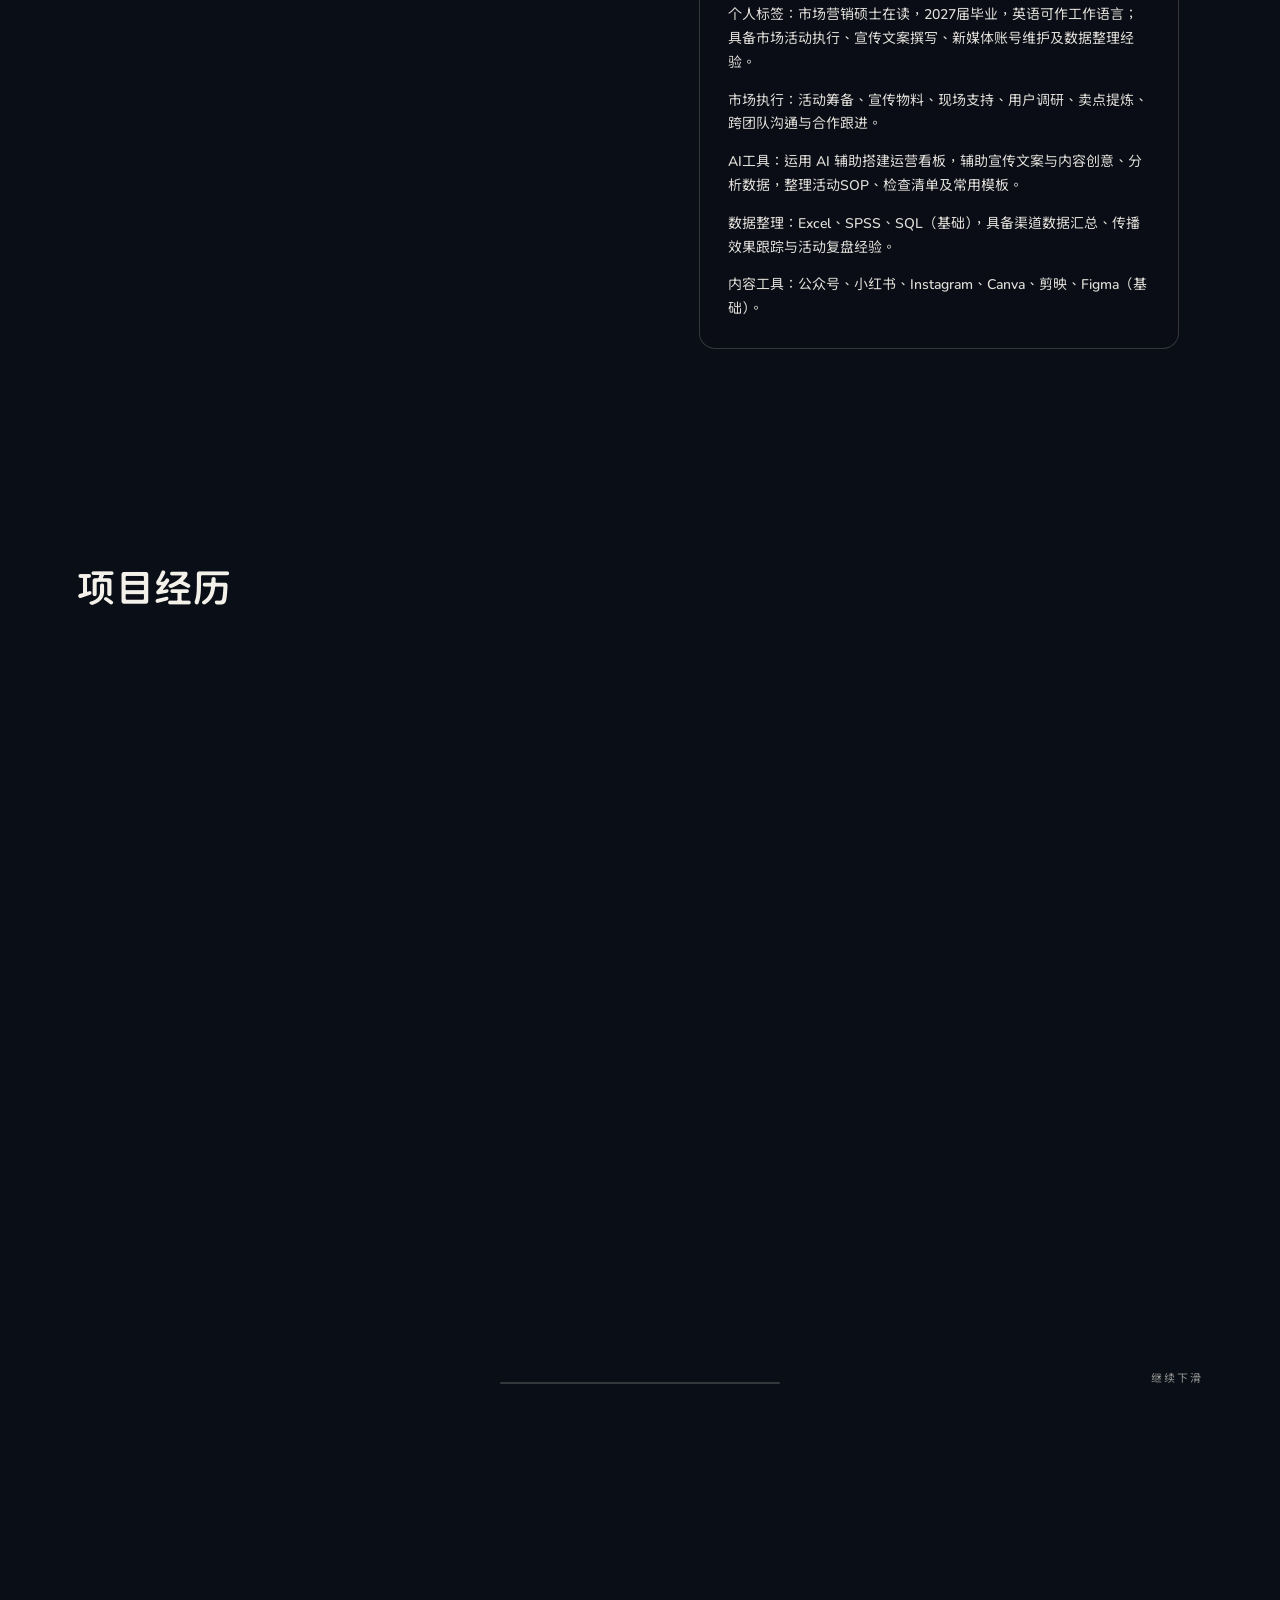
==== commit 482cf425: "Match hero reference with integrated introduction and portrait character framing" ====
--- a/docs/index.html
+++ b/docs/index.html
@@ -11,8 +11,8 @@
       href="https://fonts.googleapis.com/css2?family=Mansalva&family=Cormorant+Upright:wght@400;500;600&family=Chiron+GoRound+TC:wght@300;400;500;700&display=swap"
       rel="stylesheet"
     />
-    <script type="module" crossorigin src="./assets/index-MEMG4knw.js"></script>
-    <link rel="stylesheet" crossorigin href="./assets/index-Ara7mK2c.css">
+    <script type="module" crossorigin src="./assets/index-CuMjpdm7.js"></script>
+    <link rel="stylesheet" crossorigin href="./assets/index-CDW_1IIy.css">
   </head>
   <body>
     <div id="root"></div>
--- a/docs/assets/index-CDW_1IIy.css
+++ b/docs/assets/index-CDW_1IIy.css
@@ -0,0 +1 @@
+:root{--ink: #f4f1ea;--muted: rgba(244, 241, 234, .6);--panel: rgba(12, 16, 24, .72);--line: rgba(244, 241, 234, .14);font-family:Helvetica Neue,Chiron GoRound TC,PingFang SC,Microsoft YaHei,system-ui,sans-serif}*{box-sizing:border-box;margin:0;padding:0}html{scroll-behavior:smooth;overscroll-behavior:none}html,body,#root{width:100%;min-height:100%;background:#0a0e16;color:var(--ink)}body{overflow-x:hidden;overscroll-behavior:none}canvas{display:block}.scene-bg{position:fixed;top:0;right:0;bottom:0;left:0;z-index:0;pointer-events:none}.scene-bg canvas{width:100%!important;height:100%!important}.scrim{position:fixed;top:0;right:0;bottom:0;left:0;z-index:1;pointer-events:none;background:linear-gradient(to right,#0a0e1600 20%,#0a0e16bf 58%,#0a0e16 92%)}.content{position:relative;z-index:10}.glass-rail{position:fixed;top:-2px;right:-2px;bottom:-2px;width:min(680px,52vw);z-index:3;pointer-events:none;background:#0a0e1624;backdrop-filter:blur(9px);-webkit-backdrop-filter:blur(9px);-webkit-mask:linear-gradient(to right,transparent 0%,#000 46%);mask:linear-gradient(to right,transparent 0%,#000 46%)}.hero{position:relative;min-height:100vh;display:flex;flex-direction:column;justify-content:flex-end;align-items:center;padding-bottom:6vh}.hero-gradient{position:fixed;left:0;right:0;bottom:0;height:35vh;z-index:2;pointer-events:none;background:linear-gradient(to top,#09211680,#09211600)}.scroll-cue-space{margin-top:3vh;height:64px;flex:0 0 64px}.scroll-cue{position:fixed;inset:auto 0 0;z-index:101;display:flex;flex-direction:column;align-items:center;gap:8px;padding:0 20px max(6vh,env(safe-area-inset-bottom));font-family:Helvetica Neue,PingFang SC,Microsoft YaHei,system-ui,sans-serif;font-size:14px;font-weight:500;line-height:22px;letter-spacing:0;color:#ffffffd1;text-align:center;text-shadow:0 1px 2px rgba(0,0,0,.25);pointer-events:none}.scroll-cue-label{max-width:100%}.scroll-cue-arrow{width:28px;height:28px;font-size:24px;line-height:28px;color:inherit;animation:cueArrow 2.2s ease-in-out infinite}@keyframes cueArrow{0%,to{transform:translateY(0)}50%{transform:translateY(6px)}}@media (prefers-reduced-motion: reduce){.scroll-cue-arrow{animation:none}}.hero-chrome{--m: clamp(16px, 2.4vh, 30px);position:fixed;top:0;right:0;bottom:0;left:0;z-index:12;pointer-events:none;font-family:Helvetica Neue,Chiron GoRound TC,PingFang SC,system-ui,sans-serif}.hero-frame{position:absolute;inset:var(--m);border:1px solid rgba(244,241,234,.1)}.hero-mark{position:absolute;font-size:13px;line-height:1;color:#f4f1ea52}.hero-mark.tl{top:var(--m);left:var(--m);transform:translate(-50%,-50%)}.hero-mark.tr{top:var(--m);right:var(--m);transform:translate(50%,-50%)}.hero-mark.bl{bottom:var(--m);left:var(--m);transform:translate(-50%,50%)}.hero-mark.br{bottom:var(--m);right:var(--m);transform:translate(50%,50%)}.hero-meta{position:absolute;font-size:clamp(9px,.9vw,11px);letter-spacing:.26em;text-transform:uppercase;line-height:1.6;color:#f4f1ea75}.hero-meta .hm-name{display:block;text-transform:none;letter-spacing:.12em;color:#f4f1eab3}.hm-tl{top:calc(var(--m) + 16px);left:calc(var(--m) + 20px)}.hm-tr{top:calc(var(--m) + 16px);right:calc(var(--m) + 20px);text-align:right}.hm-bl{bottom:calc(var(--m) + 16px);left:calc(var(--m) + 20px)}.hm-right{top:50%;right:calc(var(--m) + 7px);writing-mode:vertical-rl;transform:translateY(-50%);letter-spacing:.3em}@media (max-width: 640px){.hm-right{display:none}}.about{text-align:center;pointer-events:none;padding:0 24px}.about-intro{animation:fadeDown 1.8s ease both}.about-title{font-family:Mansalva,cursive;font-weight:400;font-size:clamp(30px,7.2vw,80px);line-height:1;letter-spacing:.01em;color:var(--ink);margin-bottom:.3em}.about-body{margin:.5em auto 0;max-width:min(660px,88vw);font-family:Cormorant Upright,Chiron GoRound TC,PingFang SC,Microsoft YaHei,serif;font-weight:500;font-size:clamp(8px,1.05vw,16px);line-height:1.2;color:var(--ink)}.about-link{pointer-events:auto;color:inherit;text-decoration:none;border-bottom:1px solid rgba(244,241,234,.45);transition:color .2s ease,border-color .2s ease}.about-link:hover{color:#ffd9b3;border-bottom-color:#ffd9b3}.about[lang=zh] .about-body{font-family:Chiron GoRound TC,PingFang SC,Microsoft YaHei,sans-serif;font-weight:400;font-size:clamp(12px,.92vw,12.8px);line-height:1.7;letter-spacing:.02em;text-shadow:0 1px 4px rgba(0,0,0,.65)}@media (max-aspect-ratio: 1 / 1){.about{position:absolute;top:65.5vh;left:0;width:100%;padding:0 18px}.about-title{font-size:clamp(30px,min(7.2vw,8vh),80px)}.about[lang=zh] .about-body{max-width:min(760px,calc(100vw - 36px));font-size:clamp(12px,2.1vw,16px);line-height:1.8}.hero-meta{font-size:clamp(9px,2.3vw,18px)}.hm-tl{top:6vh;left:4vw;max-width:92vw}.hm-tr{top:6vh;right:8vw}.hm-bl{max-width:92vw}.hm-right{display:none}.scroll-cue{gap:16px;padding-bottom:max(2.5vh,env(safe-area-inset-bottom));font-size:clamp(16px,3.3vw,26px);line-height:1.3}.scroll-cue-arrow{width:1em;height:1em;font-size:clamp(28px,6.1vw,48px);line-height:1}}.lang-toggle{position:fixed;top:16px;right:18px;z-index:110;min-width:52px;padding:7px 16px;font-family:Helvetica Neue,Chiron GoRound TC,PingFang SC,system-ui,sans-serif;font-size:12px;font-weight:500;letter-spacing:.08em;color:var(--muted);background:#0c1018c7;border:1px solid var(--line);border-radius:999px;cursor:pointer;-webkit-backdrop-filter:blur(10px);backdrop-filter:blur(10px);transition:color .2s ease,background .2s ease,border-color .2s ease}.lang-toggle:hover{color:var(--ink);background:#141a26eb;border-color:#f4f1ea4d}.resume{padding:20vh 24px}.resume-title{width:min(480px,90vw);margin:0 6vw 0 auto;text-align:left;font-family:Cormorant Upright,Chiron GoRound TC,PingFang SC,serif;font-weight:600;font-size:clamp(28px,5vw,56px);letter-spacing:.02em;color:var(--ink)}.timeline{position:relative;width:min(480px,90vw);margin:8vh 6vw 0 auto}.timeline:before{content:"";position:absolute;left:5px;top:8px;bottom:8px;width:1px;background:linear-gradient(#f4f1ea47,#f4f1ea0a)}.tl-entry{position:relative;padding-left:34px;padding-bottom:46vh}.tl-entry:last-child{padding-bottom:38vh}.tl-dot{position:absolute;left:0;top:6px;width:11px;height:11px;border-radius:50%;background:#ffd9b3;box-shadow:0 0 0 4px #ffd9b31f}.tl-period{font-family:Helvetica Neue,system-ui,sans-serif;font-size:13px;letter-spacing:.18em;color:#f4f1eab8;margin-bottom:.6em}.tl-head{display:flex;align-items:center;gap:12px}.tl-place{font-size:clamp(18px,2.4vw,26px);font-weight:600;line-height:1.25;color:var(--ink)}.tl-logo-chip{flex:none;display:inline-flex;align-items:center;justify-content:center;width:40px;height:40px;padding:5px;background:var(--ink);border-radius:9px}.tl-logo-chip img{width:100%;height:100%;object-fit:contain}.tl-role{margin-top:.35em;font-size:15px;color:#f4f1eacc}.tl-points{margin-top:1.1em;list-style:none;display:flex;flex-direction:column;gap:.6em}.tl-points li{position:relative;padding-left:1.1em;font-size:14px;line-height:1.6;color:#f4f1eaf2}.tl-points li:before{content:"—";position:absolute;left:0;color:var(--muted)}.tl-group{margin-top:1.8em}.tl-group-head{display:flex;align-items:center;gap:.6em;flex-wrap:wrap;font-size:clamp(15px,1.9vw,19px);font-weight:600;color:var(--ink)}.tl-group-logo{flex:none;width:36px;height:36px;border-radius:9px;overflow:hidden;background:#ffffff0f}.tl-group-logo img{width:100%;height:100%;object-fit:cover;display:block}.tl-group-sub{font-size:12px;font-weight:400;letter-spacing:.04em;color:var(--muted)}.tl-logos{display:flex;gap:12px;margin-top:1.4em}.tl-logo{pointer-events:auto;display:inline-flex;align-items:center;justify-content:center;width:44px;height:44px;color:#f4f1eaeb;background:#ffffff0d;border:1px solid rgba(244,241,234,.32);border-radius:50%;transition:color .2s ease,border-color .2s ease,background .2s ease,transform .2s ease}.tl-logo svg{width:20px;height:20px}.tl-logo:hover{color:var(--ink);border-color:#f4f1ea66;background:#f4f1ea0f;transform:translateY(-2px)}.zooop-logo-link{pointer-events:auto;display:inline-flex;color:var(--ink);transition:color .2s ease}.zooop-logo-link:hover{color:#ffd9b3}.zooop-logo{display:block;height:20.8px;width:auto}.resume[lang=zh] .tl-points li,.resume[lang=zh] .tl-role{line-height:1.75}.credit{position:fixed;top:22px;left:0;right:0;display:flex;justify-content:center;align-items:center;gap:12px;z-index:11;pointer-events:none;white-space:nowrap;animation:fadeDown 1.9s ease both}.credit-label{font-size:10px;font-weight:400;letter-spacing:.38em;text-transform:uppercase;color:var(--muted);margin-right:-.38em}.credit-sep{width:22px;height:1px;background:linear-gradient(90deg,transparent,var(--muted) 50%,transparent);opacity:.7}.credit-tools{font-size:11px;font-weight:400;letter-spacing:.18em;color:var(--ink);margin-right:-.18em}.intro{position:fixed;top:8vh;left:0;right:0;text-align:center;pointer-events:none;z-index:10;animation:fadeDown 1.6s ease both}.intro .kicker{font-size:clamp(11px,1.4vw,14px);letter-spacing:.42em;text-transform:uppercase;color:var(--muted);margin-bottom:.6em}.intro h1{font-size:clamp(34px,7vw,92px);font-weight:800;letter-spacing:.01em;line-height:.95;text-shadow:0 4px 40px rgba(0,0,0,.45)}.intro .sub{margin-top:1.4em;font-size:clamp(12px,1.3vw,15px);color:var(--muted);letter-spacing:.06em}.detail{position:fixed;top:0;right:0;height:100%;width:min(460px,92vw);background:var(--panel);-webkit-backdrop-filter:blur(22px) saturate(1.2);backdrop-filter:blur(22px) saturate(1.2);border-left:1px solid var(--line);z-index:20;padding:48px 36px;overflow-y:auto;transform:translate(100%);transition:transform .5s cubic-bezier(.16,1,.3,1)}.detail.open{transform:translate(0)}.detail .close{position:absolute;top:24px;right:28px;background:none;border:1px solid var(--line);color:var(--ink);width:40px;height:40px;border-radius:50%;font-size:18px;cursor:pointer;transition:background .2s}.detail .close:hover{background:#ffffff14}.detail .dot{width:10px;height:10px;border-radius:50%;display:inline-block;margin-right:10px;vertical-align:middle}.detail h2{font-size:30px;font-weight:800;margin-bottom:6px}.detail .domain-sub{color:var(--muted);font-size:13px;letter-spacing:.08em;margin-bottom:28px}.detail .works{display:flex;flex-direction:column;gap:12px}.work{border:1px solid var(--line);border-radius:14px;padding:16px 18px;transition:border-color .2s,transform .2s,background .2s;cursor:default}.work:hover{background:#ffffff0a;transform:translate(-4px)}.work .work-top{display:flex;justify-content:space-between;align-items:baseline;gap:12px}.work .name{font-size:16px;font-weight:600}.work .tag{font-size:10px;letter-spacing:.1em;text-transform:uppercase;color:var(--muted);border:1px solid var(--line);border-radius:999px;padding:3px 9px;white-space:nowrap}.work .desc{margin-top:8px;font-size:13px;line-height:1.55;color:var(--muted)}.detail .awards{margin-top:26px;padding-top:22px;border-top:1px solid var(--line)}.detail .awards .label{font-size:11px;letter-spacing:.2em;text-transform:uppercase;color:var(--muted);margin-bottom:12px}.detail .awards .chips{display:flex;flex-wrap:wrap;gap:8px}.detail .awards .chip{font-size:12px;padding:5px 12px;border-radius:999px;border:1px solid currentColor;opacity:.9}.hint{position:fixed;bottom:28px;left:0;right:0;text-align:center;font-size:12px;letter-spacing:.14em;color:var(--muted);z-index:10;pointer-events:none;animation:fadePulse 3.5s ease-in-out infinite}.loader{position:fixed;top:0;right:0;bottom:0;left:0;display:grid;place-items:center;background:#0a0e16;color:var(--muted);font-size:13px;letter-spacing:.3em;z-index:50}@keyframes fadeDown{0%{opacity:0;transform:translateY(-16px)}to{opacity:1;transform:translateY(0)}}@keyframes fadePulse{0%,to{opacity:.4}50%{opacity:.85}}.works{position:relative;z-index:10;--wk-card-w: min(880px, 78vw)}.stage-fog{position:fixed;top:0;right:0;bottom:0;left:0;z-index:4;pointer-events:none}.wk-gallery{position:relative}.wk-gallery-sticky{position:sticky;top:0;height:100vh;overflow:hidden;display:flex;align-items:center}.wk-track{display:flex;align-items:stretch;height:100%;padding-left:100vw;padding-right:0;will-change:transform}.wk-card{flex:none;display:flex;flex-direction:column;justify-content:flex-start;gap:clamp(26px,5vh,56px);width:var(--wk-card-w);height:100%;padding:clamp(56px,11vh,132px) clamp(40px,5vw,76px) clamp(40px,7vh,80px);border:none;border-left:1px solid var(--line);background:#0d1119a8;color:var(--ink);text-align:left}.wk-card:last-child{border-right:1px solid var(--line)}.wk-card-cover{position:relative;flex:none;align-self:flex-end;width:clamp(160px,22vw,240px);margin-right:clamp(12px,6%,80px);aspect-ratio:3 / 2;border-radius:12px;overflow:hidden;border:1px solid var(--line);background:#1d2124}.wk-card-cover img{width:100%;height:100%;object-fit:cover;display:block}.wk-card-cover-ph{position:absolute;top:0;right:0;bottom:0;left:0;display:grid;place-items:center;background:radial-gradient(120% 120% at 30% 25%,#30373c80,#1d2124fa)}.wk-card-cover-no{font-family:Cormorant Upright,Chiron GoRound TC,PingFang SC,serif;font-size:clamp(40px,7vw,88px);font-weight:600;line-height:1;color:#f4f1ea29}.wk-card-head{flex:none}.wk-card-no{display:block;font-family:Helvetica Neue,system-ui,sans-serif;font-size:clamp(11px,1.2vw,13px);letter-spacing:.3em;color:#f4f1ea66;font-variant-numeric:tabular-nums;margin-bottom:1.1em}.wk-card-title{font-size:clamp(24px,3.4vw,44px);font-weight:600;line-height:1.06;letter-spacing:.01em;color:var(--ink)}.wk-card-tagline{display:block;margin-top:.7em;font-size:clamp(12px,1.2vw,14px);letter-spacing:.06em;color:var(--muted)}.wk-card-body{flex:none}.wk-gallery-title{position:absolute;top:clamp(16px,4vh,40px);left:clamp(24px,6vw,80px);z-index:2;font-family:Cormorant Upright,Chiron GoRound TC,PingFang SC,serif;font-weight:600;font-size:clamp(22px,3vw,38px);letter-spacing:.02em;color:var(--ink);pointer-events:none}.wk-progress{position:absolute;bottom:clamp(22px,5vh,50px);left:50%;transform:translate(-50%);width:min(280px,40vw);height:2px;border-radius:2px;background:#f4f1ea2e;overflow:hidden;z-index:2;pointer-events:none}.wk-progress-fill{width:100%;height:100%;border-radius:2px;background:#ffd9b3;transform-origin:left center}.wk-hint{position:absolute;bottom:clamp(20px,5vh,48px);right:clamp(24px,6vw,80px);z-index:2;font-size:11px;letter-spacing:.18em;text-transform:uppercase;color:var(--muted);pointer-events:none}.wk-list{list-style:none;margin:0}.wk-line{border-top:1px solid rgba(244,241,234,.09);border-bottom:1px solid rgba(244,241,234,.09)}.wk-proof-list{display:grid;grid-template-columns:repeat(2,minmax(0,1fr));gap:0;list-style:none;margin:0;padding:0 0 clamp(10px,2vh,22px)}.wk-proof-list li{display:grid;grid-template-columns:28px 1fr;gap:10px;min-height:72px;padding:14px 16px 14px 0;border-top:1px solid rgba(244,241,234,.07)}.wk-proof-list li:nth-child(odd){padding-right:22px}.wk-proof-list li:nth-child(2n){padding-left:18px;border-left:1px solid rgba(244,241,234,.07)}.wk-proof-list span{font-family:Helvetica Neue,system-ui,sans-serif;font-size:10px;letter-spacing:.12em;color:#ffd9b3}.wk-proof-list p{margin:0;font-size:clamp(10.5px,1vw,12.5px);line-height:1.65;color:#f4f1ea9e}.wk-line-btn{text-decoration:none;position:relative;display:flex;align-items:center;justify-content:space-between;gap:clamp(16px,4vw,64px);width:100%;padding:clamp(14px,2.2vh,26px) 0;border:none;background:none;color:inherit;text-align:left;font-family:inherit;cursor:pointer;transition:padding-left .3s cubic-bezier(.16,1,.3,1),background .25s ease}.wk-line-btn:after{content:"";position:absolute;left:0;right:0;bottom:-1px;height:1px;background:#ffd9b3;transform:scaleX(0);transform-origin:left center;transition:transform .35s cubic-bezier(.16,1,.3,1)}.wk-line-btn:hover,.wk-line-btn:focus-visible{padding-left:10px;background:#f4f1ea06;outline:none}.wk-line-btn:hover:after,.wk-line-btn:focus-visible:after{transform:scaleX(1)}.wk-line-primary{min-width:0;display:flex;flex-direction:column;gap:7px}.wk-line-name{font-size:clamp(13px,1.35vw,16px);font-weight:400;line-height:1.35;letter-spacing:.01em;color:#f4f1eae6;transition:color .2s ease}.wk-line-btn:hover .wk-line-name,.wk-line-btn:focus-visible .wk-line-name{color:#ffd9b3}.wk-line-action{flex:none;display:inline-flex;align-items:center;gap:9px;color:#ffd9b3;font-size:clamp(11px,1.05vw,13px);font-weight:500;letter-spacing:.03em;white-space:nowrap}.wk-line-action-arrow{display:inline-block;font-size:15px;transition:transform .3s cubic-bezier(.16,1,.3,1)}.wk-line-btn:hover .wk-line-action-arrow,.wk-line-btn:focus-visible .wk-line-action-arrow{transform:translate(3px,-3px)}.wk-line-meta{flex:none;display:flex;flex-wrap:wrap;justify-content:flex-end;align-items:baseline;gap:0 .6em;text-align:right;max-width:46%}.wk-line-num{font-size:clamp(11px,1.15vw,13px);font-weight:500;letter-spacing:.04em;color:#ffd9b3;white-space:nowrap}.wk-line-tag{font-size:clamp(10px,1vw,12px);letter-spacing:.03em;color:#f4f1ea80;white-space:nowrap}.wk-line-tag:before{content:"·";margin-right:.6em;color:#f4f1ea4d}.wk-sub{margin-top:clamp(28px,4vh,44px)}.wk-sub:first-of-type{margin-top:0}.wk-sub-head{font-size:12px;letter-spacing:.2em;text-transform:uppercase;color:var(--muted);margin-bottom:6px}.wk-foot{margin-top:clamp(32px,5vh,56px);padding-top:clamp(20px,3vh,30px);border-top:1px solid var(--line);display:flex;flex-direction:column;gap:10px}.wk-foot-line{font-size:clamp(12px,1.2vw,14px);line-height:1.7;color:var(--muted)}.wk-foot-label{display:inline-block;min-width:3.2em;margin-right:1.2em;letter-spacing:.16em;text-transform:uppercase;font-size:11px;color:#f4f1ea66}.wk-foot-val.accent{color:#ffd9b3;letter-spacing:.04em}.works[lang=zh] .wk-line-name{line-height:1.5}.wk-detail-backdrop{position:fixed;top:0;right:0;bottom:0;left:0;z-index:65;background:#04060a99;backdrop-filter:blur(6px);-webkit-backdrop-filter:blur(6px)}.wk-detail{position:fixed;inset:clamp(16px,5vh,56px) clamp(16px,6vw,120px);z-index:70;display:flex;flex-direction:column;background:#1d2124fa;border:1px solid var(--line);border-radius:20px;overflow:hidden;box-shadow:0 50px 140px #0009}.wk-detail-toolbar{display:flex;flex:0 0 auto;justify-content:flex-end;padding:10px 16px;border-bottom:1px solid var(--line)}.wk-detail-scroll{flex:1 1 auto;min-height:0;overflow-y:auto;overscroll-behavior-y:contain;-webkit-overflow-scrolling:touch;scrollbar-width:thin;scrollbar-color:rgba(244,241,234,.16) transparent}.wk-detail-scroll::-webkit-scrollbar{width:8px}.wk-detail-scroll::-webkit-scrollbar-track{background:transparent}.wk-detail-scroll::-webkit-scrollbar-thumb{background:#f4f1ea24;border-radius:999px;border:2px solid transparent;background-clip:padding-box}.wk-detail-scroll::-webkit-scrollbar-thumb:hover{background:#f4f1ea47;background-clip:padding-box}.wk-detail-close{display:grid;place-items:center;flex:0 0 44px;width:44px;height:44px;padding:0;border-radius:50%;border:1px solid var(--line);background:#0a0d148c;backdrop-filter:blur(8px);-webkit-backdrop-filter:blur(8px);color:var(--ink);font-size:15px;cursor:pointer;transition:background .2s ease,border-color .2s ease,transform .2s ease}.wk-detail-close:focus-visible{outline:2px solid #ffd9b3;outline-offset:3px}.wk-detail-close:hover{background:#141a26cc;border-color:#f4f1ea4d;transform:rotate(90deg)}.wk-detail-banner{position:relative;height:clamp(180px,42vh,460px);background:#1d2124}.wk-detail-banner img{width:100%;height:100%;object-fit:cover;display:block}.wk-detail-banner.is-ph{display:grid;place-items:center;padding:6vh 8vw;background:radial-gradient(120% 120% at 30% 20%,#30373c80,#1d2124fa)}.wk-detail-ph-text{font-family:Cormorant Upright,Chiron GoRound TC,PingFang SC,serif;font-size:clamp(28px,5vw,72px);font-weight:600;line-height:1.1;text-align:center;color:#f4f1ea29;letter-spacing:.02em}.wk-detail-article{max-width:760px;margin:0 auto;padding:clamp(28px,5vh,56px) clamp(24px,5vw,56px) clamp(40px,8vh,88px)}.wk-detail-head{padding-bottom:clamp(20px,3vh,30px);margin-bottom:clamp(24px,4vh,40px);border-bottom:1px solid var(--line)}.wk-detail-title{font-size:clamp(24px,3.4vw,42px);font-weight:600;line-height:1.08;color:var(--ink)}.wk-detail-sub{margin-top:.7em;font-size:clamp(12px,1.2vw,14px);letter-spacing:.08em;color:var(--muted)}.wk-detail-tags{display:flex;flex-wrap:wrap;gap:8px;margin-top:1.1em}.wk-badge{font-size:clamp(11px,1.1vw,12px);letter-spacing:.04em;line-height:1;padding:6px 12px;border-radius:999px;color:#f4f1eac7;background:#f4f1ea0d;border:1px solid var(--line)}.wk-detail-desc{font-size:clamp(14px,1.4vw,16px);line-height:1.8;color:#f4f1eacc}.wk-md{font-size:clamp(14px,1.4vw,16px);line-height:1.8;color:#f4f1ead1}.wk-md>:first-child{margin-top:0}.wk-md h2{margin:1.8em 0 .7em;font-size:clamp(18px,2.2vw,24px);font-weight:600;color:var(--ink)}.wk-md h3{margin:1.5em 0 .6em;font-size:clamp(16px,1.9vw,20px);font-weight:600;color:var(--ink)}.wk-md p{margin:0 0 1.1em}.wk-md a{color:#ffd9b3;text-decoration:none;border-bottom:1px solid rgba(255,217,179,.4)}.wk-md a:hover{border-bottom-color:#ffd9b3}.wk-md ul,.wk-md ol{margin:0 0 1.1em;padding-left:1.3em}.wk-md li{margin:.4em 0}.wk-md img,.wk-md video{display:block;width:100%;height:auto;margin:1.6em 0;border-radius:12px;border:1px solid var(--line)}.wk-md blockquote{margin:1.4em 0;padding:.2em 0 .2em 1.1em;border-left:2px solid rgba(255,217,179,.5);color:var(--muted)}.wk-md hr{margin:2em 0;border:none;border-top:1px solid var(--line)}.wk-md code{font-family:ui-monospace,SFMono-Regular,Menlo,monospace;font-size:.9em;padding:.15em .4em;border-radius:5px;background:#ffffff0f}.wk-md .partnership-disclosure,.wk-md .education-disclosure,.wk-md .zus-disclosure{margin:24px 0;padding:22px 24px;border-left:5px solid #b77500;background:#ffe083;color:#362807;font-size:14px;line-height:1.8}.wk-md .partnership-disclosure strong,.wk-md .education-disclosure strong,.wk-md .zus-disclosure strong{display:block;margin-bottom:8px;color:#362807;font-size:18px}.wk-md .partnership-disclosure p,.wk-md .education-disclosure p,.wk-md .zus-disclosure p{margin:0}.wk-md .partnership-disclosure p+p,.wk-md .education-disclosure p+p,.wk-md .zus-disclosure p+p{margin-top:6px;font-size:12px}.wk-detail-link{display:inline-flex;align-items:center;gap:.6em;margin-top:clamp(28px,4vh,44px);padding:12px 22px;border:1px solid rgba(255,217,179,.5);border-radius:999px;font-size:13px;letter-spacing:.06em;color:#ffd9b3;text-decoration:none;white-space:nowrap;transition:background .2s ease,gap .2s ease}.wk-detail-link:hover{background:#ffd9b31a;gap:.9em}.wk-detail-ph-img{display:grid;place-items:center;width:100%;aspect-ratio:16 / 9;margin:1.6em 0;border-radius:12px;border:1px dashed var(--line);background:repeating-linear-gradient(45deg,#f4f1ea08,#f4f1ea08 10px,#f4f1ea0d 10px,#f4f1ea0d 20px)}.wk-detail-ph-img-label{font-size:clamp(12px,1.2vw,14px);letter-spacing:.14em;text-transform:uppercase;color:#f4f1ea52}.wk-detail-link.is-ph{color:#f4f1ea66;border-color:var(--line);border-style:dashed;cursor:default}.wk-detail-link.is-ph:hover{background:none;gap:.6em}.loading-screen{position:fixed;top:0;right:0;bottom:0;left:0;z-index:9999;display:flex;align-items:center;justify-content:center;background:#000;opacity:1;transition:opacity .6s ease}.loading-screen.is-hidden{opacity:0;pointer-events:none}.loading-ring{width:clamp(56px,8vw,80px);height:clamp(56px,8vw,80px);animation:lrSpin 2.4s linear infinite}.loading-ring svg{width:100%;height:100%;overflow:visible}.lr-track{fill:none;stroke:#f4f1ea1f;stroke-width:3}.lr-arc{fill:none;stroke:#6f906f;stroke-width:3;stroke-linecap:round;transform:rotate(-90deg);transform-origin:50% 50%;transition:stroke-dashoffset .35s ease;filter:drop-shadow(0 0 6px rgba(111,144,111,.55))}@keyframes lrSpin{to{transform:rotate(360deg)}}@media (max-width: 640px){.tl-body{background:#0a0d1466;border-radius:16px;padding:20px 22px}.resume-title{text-shadow:0 0 1px rgba(0,0,0,.9),0 1px 2px rgba(0,0,0,.6)}.glass-rail{display:none}.wk-gallery{height:auto!important}.wk-gallery-sticky{position:static;height:auto;overflow:visible;display:block}.wk-track{flex-direction:column;height:auto;padding-left:0;transform:none!important}.wk-card{width:100%;height:auto;border-left:none;border-top:1px solid var(--line)}.wk-card:last-child{border-right:none}.wk-progress,.wk-hint{display:none}.wk-gallery-title{position:static;padding:clamp(16px,4vh,40px) clamp(24px,6vw,80px) clamp(20px,5vh,48px);font-size:clamp(28px,8vw,36px)}.wk-line-btn{flex-direction:column;align-items:flex-start;gap:14px}.wk-line-action{width:100%;justify-content:space-between;padding-top:4px}.wk-proof-list{grid-template-columns:1fr}.wk-proof-list li,.wk-proof-list li:nth-child(odd),.wk-proof-list li:nth-child(2n){min-height:0;padding:14px 0;border-left:0}.wk-line-meta{max-width:100%;justify-content:flex-start;text-align:left}.wk-card-title{font-size:clamp(27px,7.4vw,36px)}.wk-line-name{font-size:15.5px}.wk-line-num{font-size:12.5px;line-height:1.45;white-space:normal}.wk-line-tag{font-size:11.5px}}.resume-skills{width:min(480px,90vw);margin:0 6vw 0 auto;padding:28px;border:1px solid rgba(244,241,234,.18);border-radius:16px;background:#0a0e16b3}.resume-skills h3{font-size:23px;margin:0 0 18px;color:var(--ink)}.resume-skills ul{list-style:none;padding:0;display:grid;gap:14px}.resume-skills li{font-size:14px;line-height:1.7;color:#f4f1eaeb}@media (max-width: 640px){.resume-skills{width:100%;margin:0 auto;padding:22px 20px}}.wk-card-cover:focus-visible{outline:2px solid #ffd9b3;outline-offset:4px}.wk-card-cover:hover{border-color:#ffd9b3}
